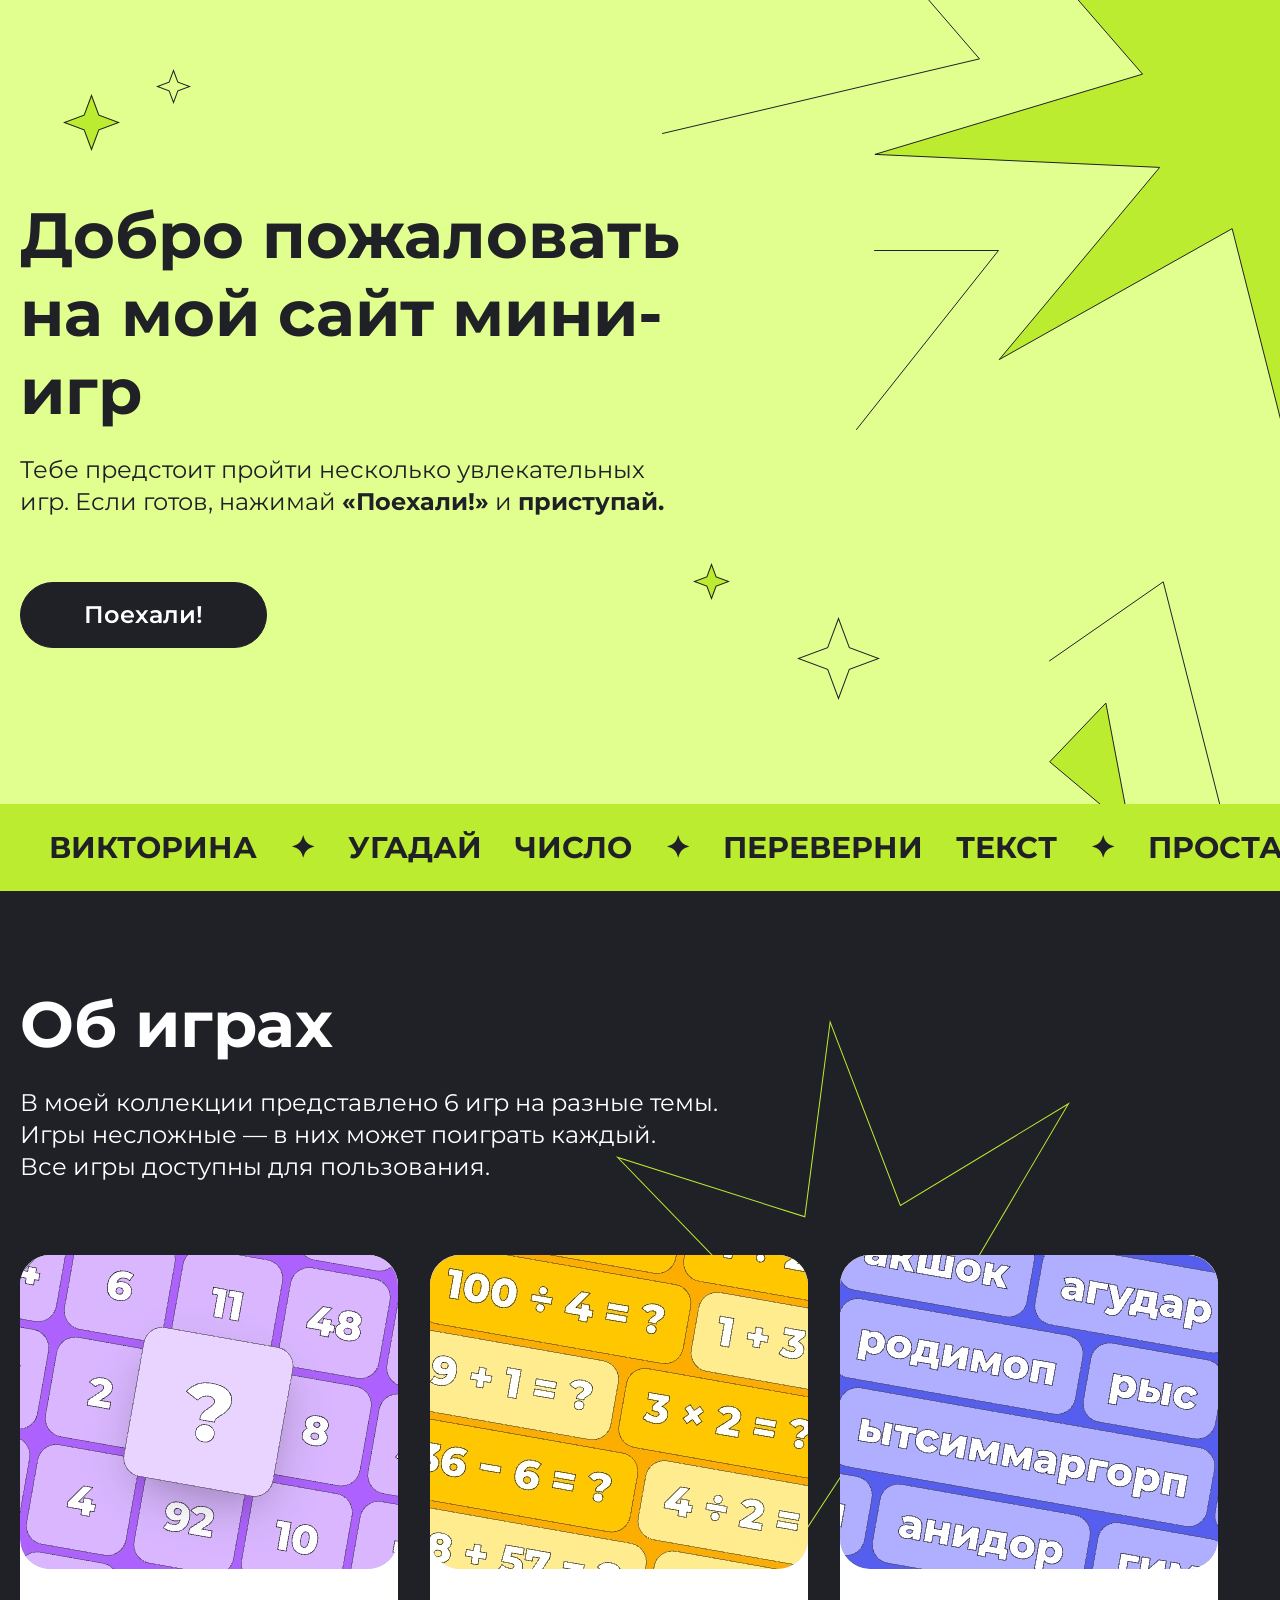
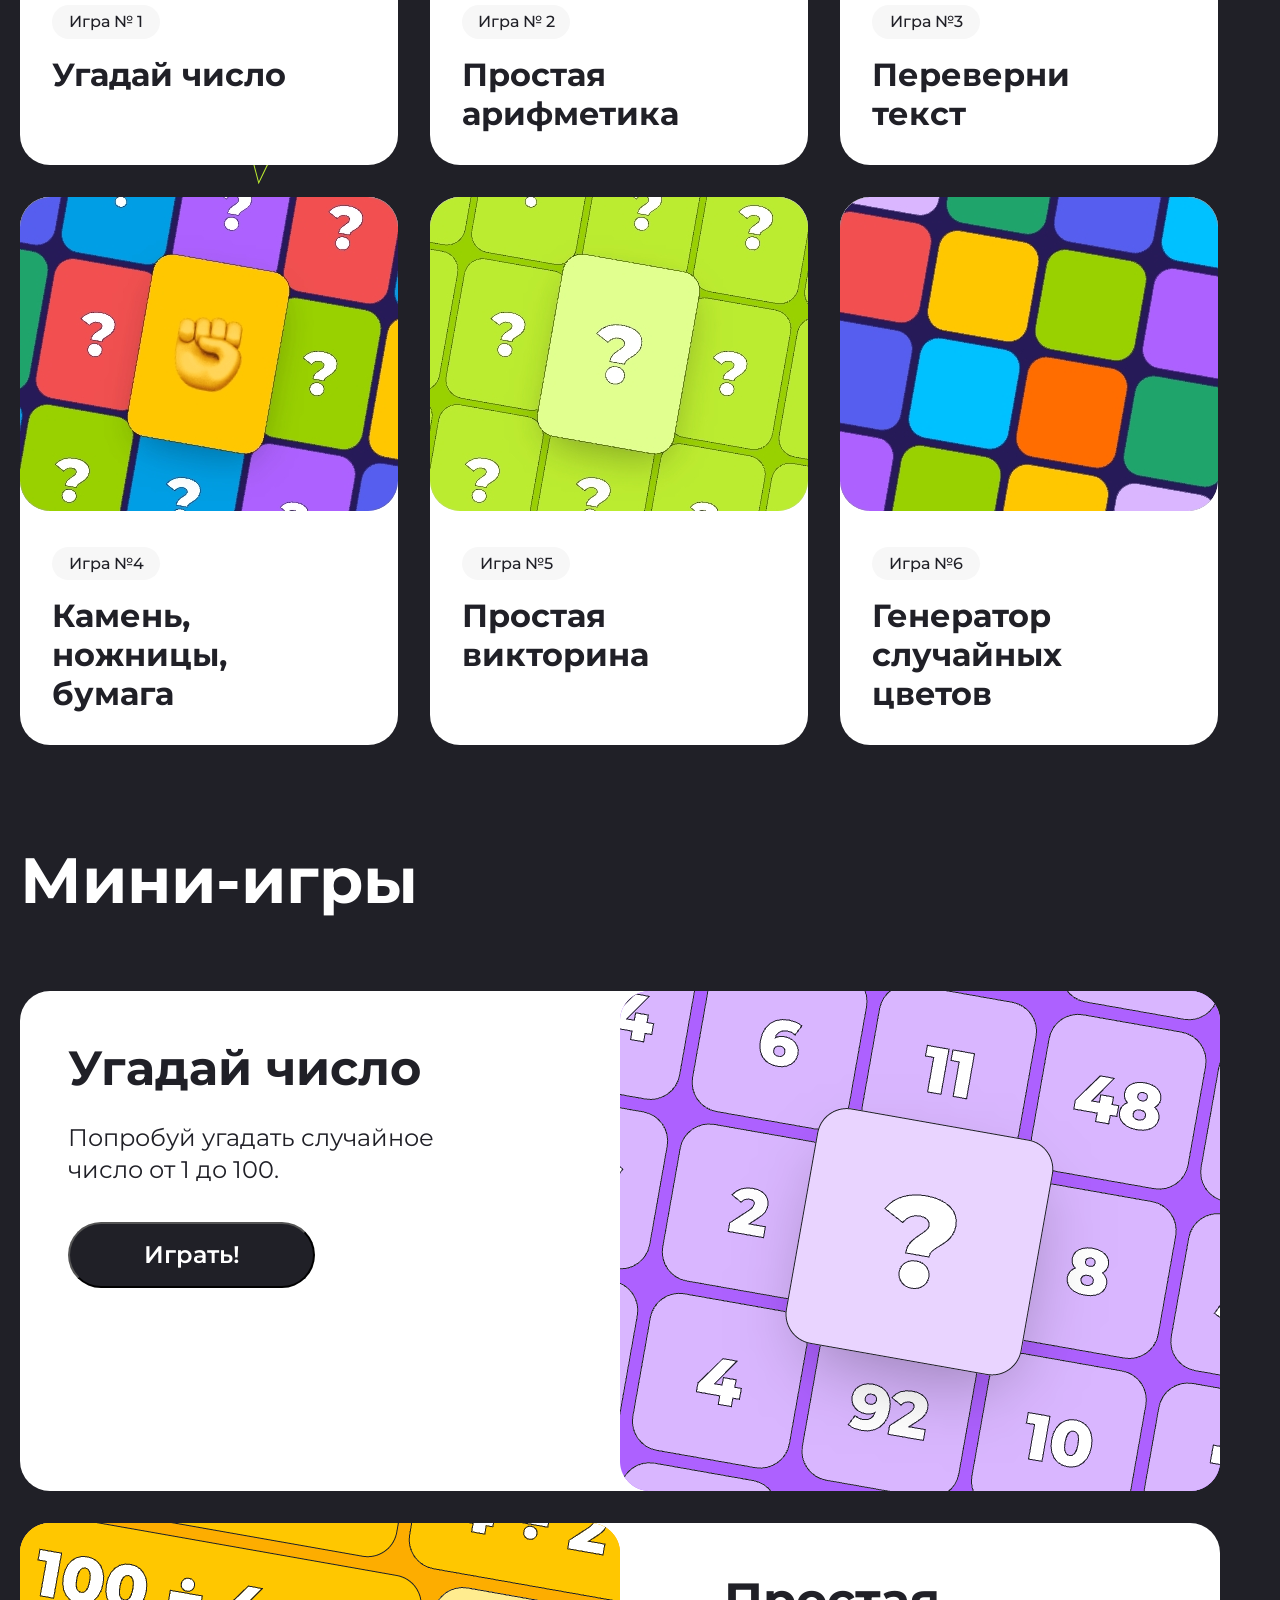
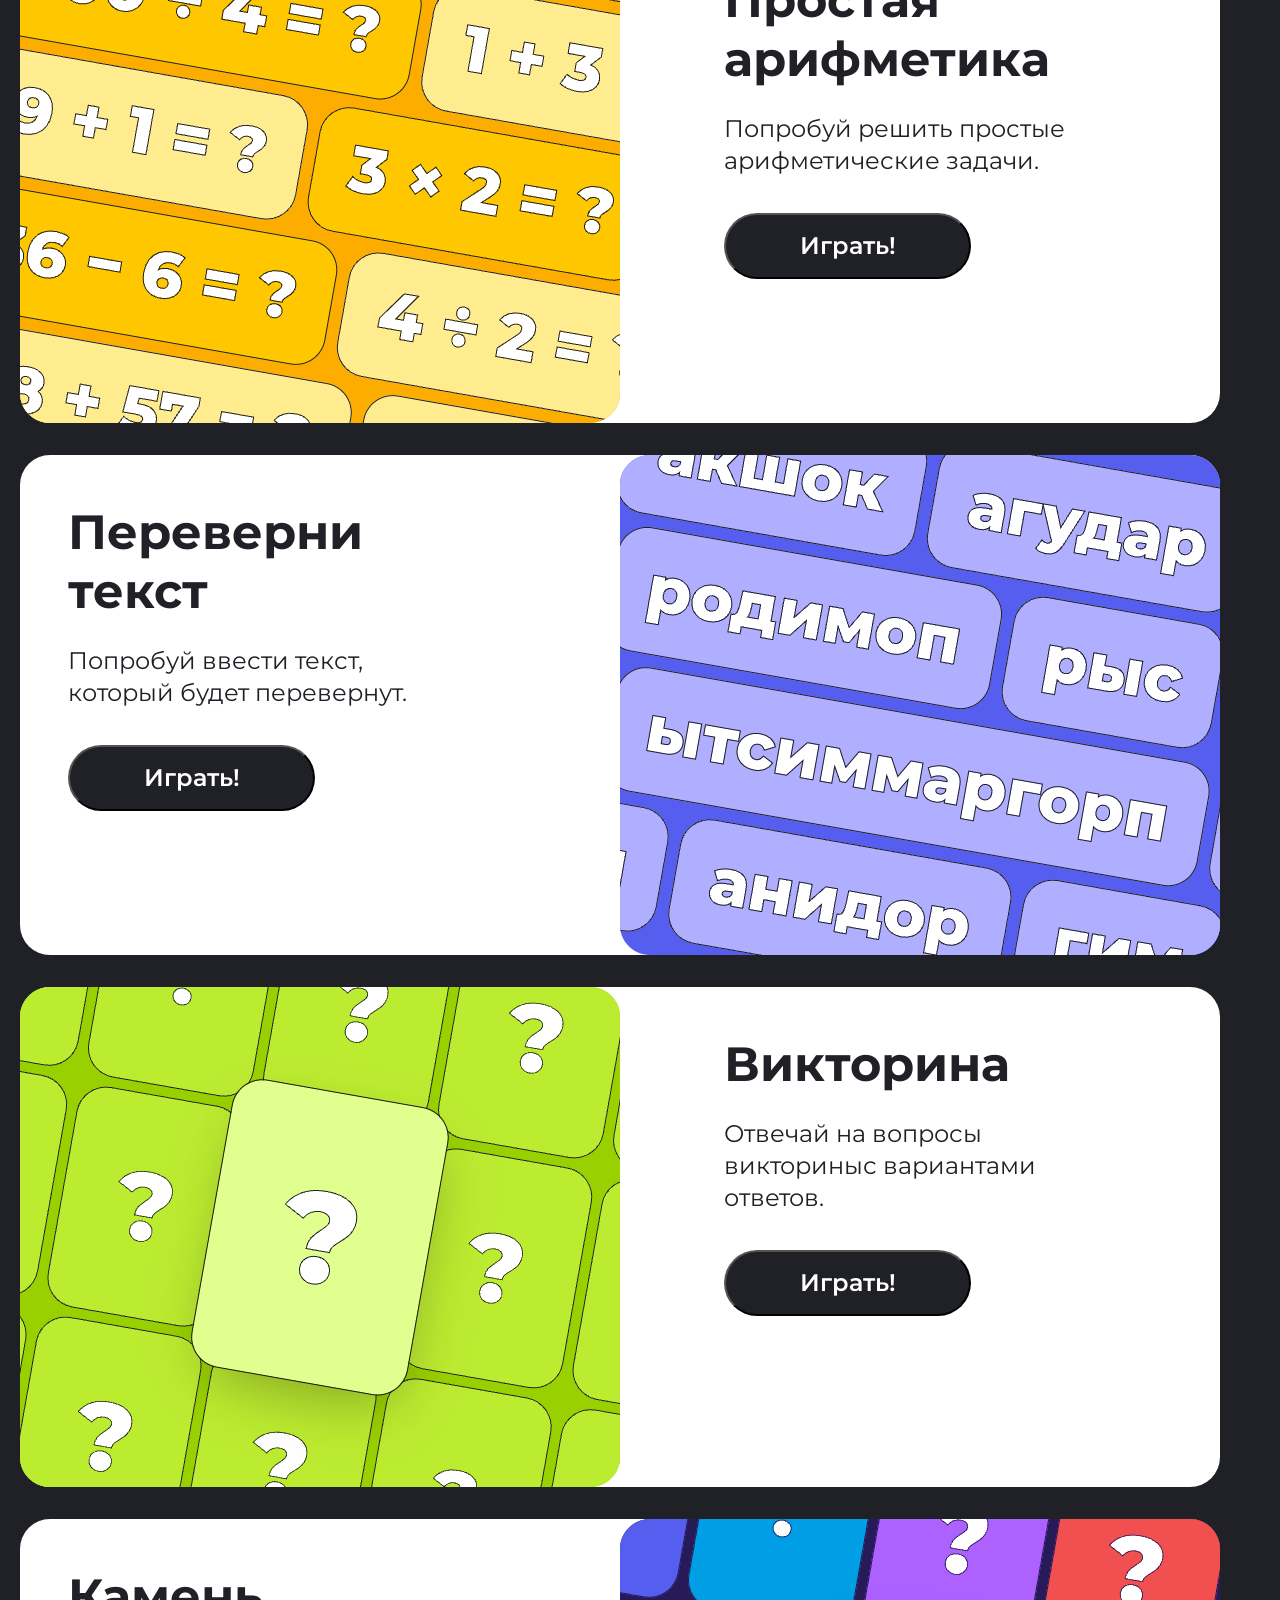
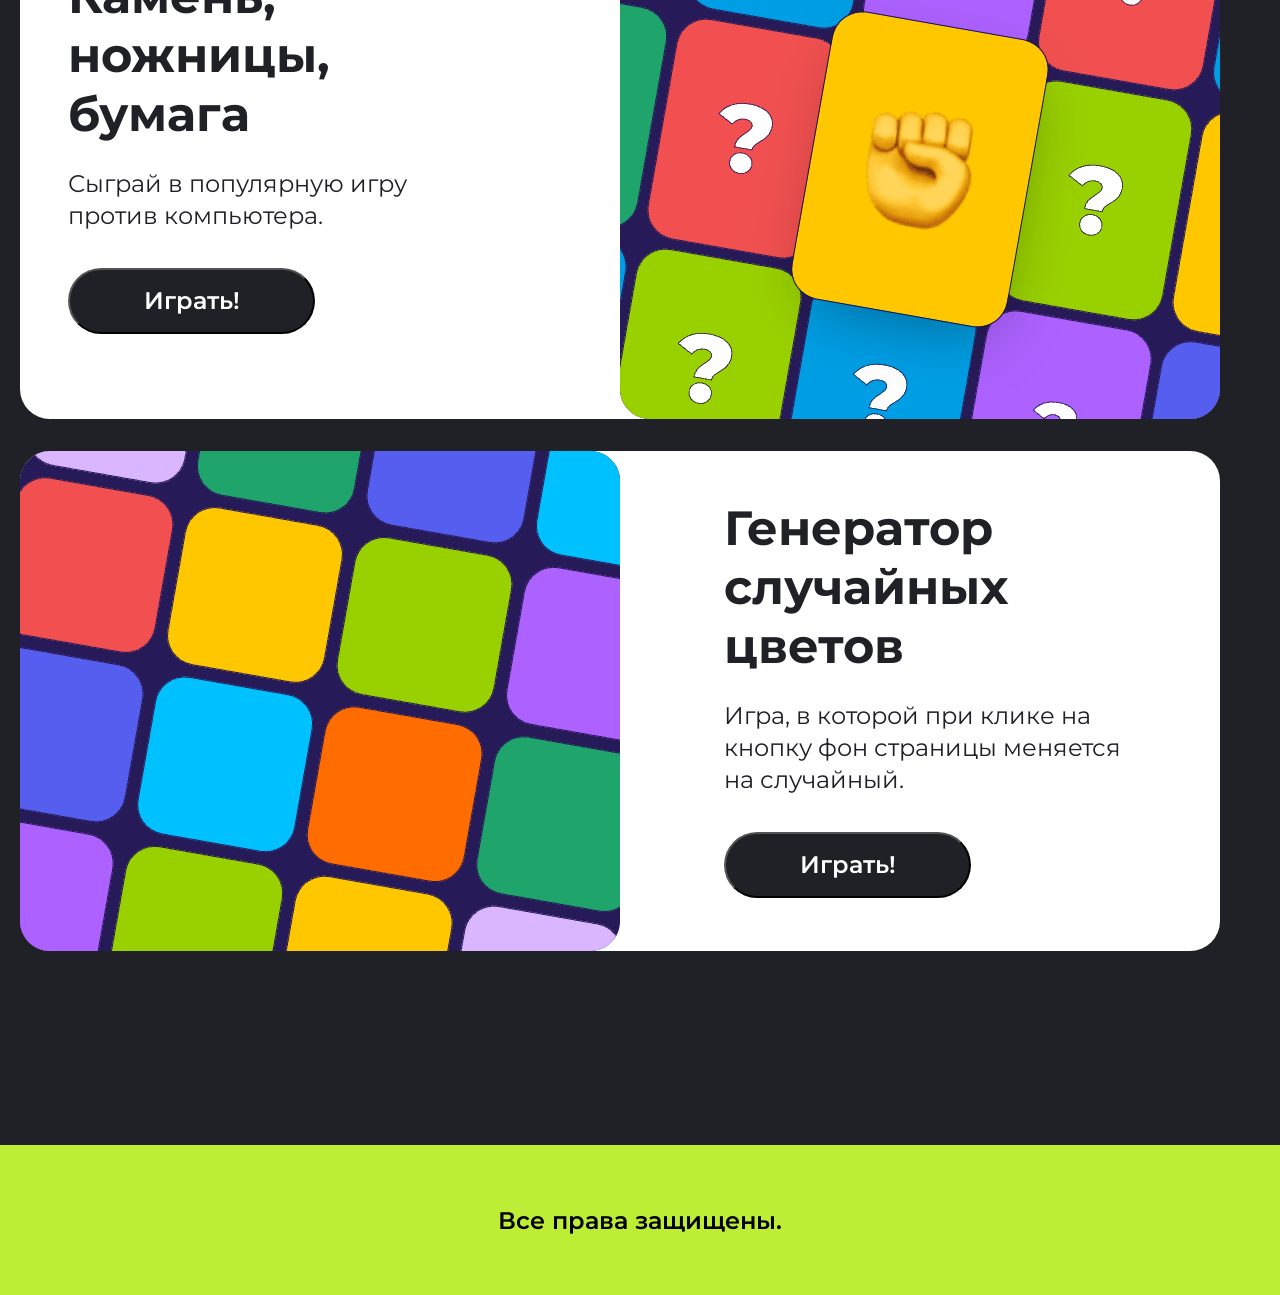
==== index.html @ e2bf01c7 "Done homework and js" ====
<!DOCTYPE html>
<html lang="en">
<head>
    <meta charset="UTF-8">
    <meta name="viewport" content="width=device-width, initial-scale=1.0">
    <link rel="preconnect" href="https://fonts.googleapis.com">
    <link rel="preconnect" href="https://fonts.gstatic.com" crossorigin>
    <link href="https://fonts.googleapis.com/css2?family=Montserrat:ital,wght@0,100..900;1,100..900&display=swap" rel="stylesheet">
    <link rel="stylesheet" href="style.css">
    <title>Document</title>
</head>
<body>
    <header class="header">
        <svg class="header__star-one" width="57.000000" height="57.000000" viewBox="0 0 57 57" fill="none" xmlns="http://www.w3.org/2000/svg" xmlns:xlink="http://www.w3.org/1999/xlink">
            <desc>
                    Created with Pixso.
            </desc>
            <defs/>
            <path d="M28.5 0L20.8 20.8L0 28.5L20.8 36.19L28.5 57L36.19 36.19L57 28.5L36.19 20.8L28.5 0Z" fill="#BCEC30" fill-opacity="1.000000" fill-rule="evenodd"/>
            <path d="M20.8 20.8L0 28.5L20.8 36.19L28.5 57L36.19 36.19L57 28.5L36.19 20.8L28.5 0L20.8 20.8ZM28.5 2.88L21.58 21.58L2.88 28.5L21.58 35.41L28.5 54.11L35.41 35.41L54.11 28.5L35.41 21.58L28.5 2.88Z" fill="#202027" fill-opacity="1.000000" fill-rule="evenodd"/>
        </svg>
        <svg class="header__star-two" width="35.000000" height="35.000000" viewBox="0 0 35 35" fill="none" xmlns="http://www.w3.org/2000/svg" xmlns:xlink="http://www.w3.org/1999/xlink">
            <desc>
                    Created with Pixso.
            </desc>
            <defs/>
            <path d="M12.77 12.77L0 17.5L12.77 22.22L17.5 35L22.22 22.22L35 17.5L22.22 12.77L17.5 0L12.77 12.77ZM17.5 2.88L13.55 13.55L2.88 17.5L13.55 21.44L17.5 32.11L21.44 21.44L32.11 17.5L21.44 13.55L17.5 2.88Z" fill="#202027" fill-opacity="1.000000" fill-rule="evenodd"/>
        </svg>
        <svg class="header__vector-one" width="807.753906" height="786.936890" viewBox="0 0 807.754 786.937" fill="none" xmlns="http://www.w3.org/2000/svg" xmlns:xlink="http://www.w3.org/1999/xlink">
            <path d="M533.96 307.53C543.38 310.16 805.79 421.09 805.79 421.09L527.38 450.97L703.27 676.78L455.31 522.54L430.04 783.98L360.16 508.66L127.21 639.62L287.68 447.39L2.9 434.41L270.57 354.15L71.68 125.08L351.31 256.63L415.3 2.81L444.04 257.17L698.75 81.73L533.96 307.53Z" fill="#BCEC30" fill-opacity="1.000000" fill-rule="nonzero"/>
            <path d="M805.79 421.09L527.38 450.97L703.27 676.78L455.31 522.54L430.04 783.98L360.16 508.66L127.21 639.62L287.68 447.39L2.9 434.41L270.57 354.15L71.68 125.08L351.31 256.63L415.3 2.81L444.04 257.17L698.75 81.73L533.96 307.53C543.38 310.16 805.79 421.09 805.79 421.09Z" stroke="#202027" stroke-opacity="1.000000" stroke-width="1.000000"/>
        </svg>
        <svg class="header__vector-two" width="318.416992" height="164.002563" viewBox="0 0 318.417 164.003" fill="none" xmlns="http://www.w3.org/2000/svg" xmlns:xlink="http://www.w3.org/1999/xlink">
            <desc>
                    Created with Pixso.
            </desc>
            <defs/>
            <path d="M241.29 0.5L317.5 88.88L0.5 163.5" stroke="#202027" stroke-opacity="1.000000" stroke-width="1.000000" stroke-linecap="round"/>
        </svg>
        <svg class="header__vector-three" width="143.537109" height="180.001953" viewBox="0 0 143.537 180.002" fill="none" xmlns="http://www.w3.org/2000/svg" xmlns:xlink="http://www.w3.org/1999/xlink">
            <desc>
                    Created with Pixso.
            </desc>
            <defs/>
            <path d="M18.58 0.5L142.5 0.5L0.5 179.5" stroke="#202027" stroke-opacity="1.000000" stroke-width="1.000000" stroke-linecap="round"/>
        </svg>
        <svg class="header__star-three" width="37.000000" height="37.000000" viewBox="0 0 37 37" fill="none" xmlns="http://www.w3.org/2000/svg" xmlns:xlink="http://www.w3.org/1999/xlink">
            <desc>
                    Created with Pixso.
            </desc>
            <defs/>
            <path d="M18.5 0L13.5 13.5L0 18.5L13.5 23.49L18.5 37L23.49 23.49L37 18.5L23.49 13.5L18.5 0Z" fill="#BCEC30" fill-opacity="1.000000" fill-rule="evenodd"/>
            <path d="M13.5 13.5L0 18.5L13.5 23.49L18.5 37L23.49 23.49L37 18.5L23.49 13.5L18.5 0L13.5 13.5ZM18.5 2.88L14.28 14.28L2.88 18.5L14.28 22.71L18.5 34.11L22.71 22.71L34.11 18.5L22.71 14.28L18.5 2.88Z" fill="#202027" fill-opacity="1.000000" fill-rule="evenodd"/>
        </svg>
        <svg class="header__star-four" width="83.000000" height="83.000000" viewBox="0 0 83 83" fill="none" xmlns="http://www.w3.org/2000/svg" xmlns:xlink="http://www.w3.org/1999/xlink">
            <desc>
                    Created with Pixso.
            </desc>
            <defs/>
            <path d="M30.29 30.29L0 41.5L30.29 52.7L41.5 83L52.7 52.7L83 41.5L52.7 30.29L41.5 0L30.29 30.29ZM41.5 2.88L31.06 31.06L2.88 41.5L31.06 51.93L41.5 80.11L51.93 51.93L80.11 41.5L51.93 31.06L41.5 2.88Z" fill="#202027" fill-opacity="1.000000" fill-rule="evenodd"/>
        </svg>
        <svg class="header__vector-four" width="81.481445" height="128.333740" viewBox="0 0 81.4814 128.334" fill="none" xmlns="http://www.w3.org/2000/svg" xmlns:xlink="http://www.w3.org/1999/xlink">
            <desc>
                    Created with Pixso.
            </desc>
            <defs/>
            <path d="M56.88 1.04L0.72 59.81L80.72 127.04L56.88 1.04Z" fill="#BCEC30" fill-opacity="1.000000" fill-rule="nonzero"/>
            <path d="M56.88 1.04L80.72 127.04L0.72 59.81L56.88 1.04Z" stroke="#202027" stroke-opacity="1.000000" stroke-width="1.000000"/>
        </svg>
        <svg class="header__vector-five" width="220.884766" height="419.322876" viewBox="0 0 220.885 419.323" fill="none" xmlns="http://www.w3.org/2000/svg" xmlns:xlink="http://www.w3.org/1999/xlink">
            <desc>
                    Created with Pixso.
            </desc>
            <defs/>
            <path d="M0.5 79.86L114.26 0.82L220.38 418.82" stroke="#202027" stroke-opacity="1.000000" stroke-width="1.000000" stroke-linecap="round"/>
        </svg>
        <svg class="header__vector-six" width="35.001953" height="125.001465" viewBox="0 0 35.002 125.001" fill="none" xmlns="http://www.w3.org/2000/svg" xmlns:xlink="http://www.w3.org/1999/xlink">
            <desc>
                    Created with Pixso.
            </desc>
            <defs/>
            <path d="M0.5 0.5L34.5 124.5" stroke="#202027" stroke-opacity="1.000000" stroke-width="1.000000" stroke-linecap="round"/>
        </svg>
        <div class="center">
        <h1 class="header__heading">Добро пожаловать на мой сайт мини-игр</h1>
    
        <p class="header__description">Тебе предстоит пройти несколько увлекательных игр. Если готов, нажимай <b>«Поехали!»</b> и <b>приступай.</b></p>
    
        <button class="header__button">Поехали!</button>
    </div>

    
    <p class="header__line">Викторина ✦ угадай число ✦ Переверни текст ✦ Простая арифметика ✦ Камень, ножницы, бумага ✦ Генератор случайных цветов ✦</p>
</header>

    <main class="main">

        <h2 class="main__heading center">Об играх</h2>

        <p class="main__description center">В моей коллекции представлено 6 игр на разные темы. Игры несложные — в них может поиграть каждый.
            <br>Все игры доступны для пользования.</p>

        <h3 class="main__heading-mobile">Мини-игры</h3>

        <div class="games center">

            <section class="games__blocks guess-the-number">
                <img class="games__images" src="images/game-one.jpeg" alt="game-one">
                <p class="games__numbers">Игра № 1</p>
                <h3 class="games__heading">Угадай число</h3>
                <p class="games__description_mobile">Попробуй угадать случайное число от 1 до 100.</p>
                <button class="games__button-mobile">Играть!</button>
            </section>

            <section class="games__blocks simple-arithmetic">
                <img class="games__images image-two" src="images/game-two.jpeg" alt="game-two">
                <p class="games__numbers">Игра № 2</p>
                <h3 class="games__heading">Простая арифметика</h3>
                <p class="games__description_mobile">Попробуй решить простые арифметические задачи.</p>
                <button class="games__button-mobile">Играть!</button>
            </section>

            <section class="games__blocks reverse-the-text">
                <img class="games__images" src="images/game-three.jpeg" alt="game-three">
                <p class="games__numbers">Игра №3</p>
                <h3 class="games__heading game-three">Переверни текст</h3>
                <p class="games__description_mobile">Попробуй ввести текст, который будет перевернут.</p>
                <button class="games__button-mobile">Играть!</button>
            </section>

            <section class="games__blocks rock-paper-scissors">
                <img class="games__images image-four" src="images/game-four.jpeg" alt="game-four">
                <p class="games__numbers">Игра №4</p>
                <h3 class="games__heading">Камень, ножницы, бумага</h3>
                <p class="games__description_mobile">Сыграй в популярную игру против компьютера.</p>
                <button class="games__button-mobile">Играть!</button>
            </section>

            <section class="games__blocks quiz">
                <img class="games__images image-five" src="images/game-five.jpeg" alt="game-five">
                <p class="games__numbers">Игра №5</p>
                <h3 class="games__heading quiz-mobile">Простая викторина</h3>
                <h3 class="quiz-mobile-heading">Викторина</h3>
                <p class="games__description_mobile">Отвечай на вопросы викторины с вариантами ответов.</p>
                <button class="games__button-mobile">Играть!</button>
            </section>

            <section class="games__blocks random-color-generator">
                <img class="games__images image-six" src="images/game-six.jpeg" alt="game-six">
                <p class="games__numbers">Игра №6</p>
                <h3 class="games__heading">Генератор случайных цветов</h3>
                <p class="games__description_mobile">Игра, в которой при клике на кнопку фон страницы меняется на случайный.</p>
                <button class="games__button-mobile">Играть!</button>
            </section>
            <svg class="main__star" width="31.197266" height="31.197693" viewBox="0 0 31.1973 31.1977" fill="none" xmlns="http://www.w3.org/2000/svg" xmlns:xlink="http://www.w3.org/1999/xlink">
                <desc>
                        Created with Pixso.
                </desc>
                <defs/>
                <path d="M11.78 10.98L0 14.11L10.98 19.41L14.11 31.19L19.41 20.21L31.19 17.08L20.21 11.78L17.08 0L11.78 10.98ZM16.81 2.86L12.48 11.83L2.86 14.38L11.83 18.7L14.38 28.32L18.7 19.36L28.32 16.81L19.36 12.48L16.81 2.86Z" fill="#BCEC30" fill-opacity="1.000000" fill-rule="evenodd"/>
            </svg>
            <svg class="main__star-two" width="62.351562" height="62.351715" viewBox="0 0 62.3516 62.3517" fill="none" xmlns="http://www.w3.org/2000/svg" xmlns:xlink="http://www.w3.org/1999/xlink">
                <desc>
                        Created with Pixso.
                </desc>
                <defs>
                    <filter x="0.000000" y="0.000000" width="62.351562" height="62.351715" filterUnits="userSpaceOnUse" color-interpolation-filters="sRGB">
                        <feFlood flood-opacity="0" result="BackgroundImageFix"/>
                        <feColorMatrix in="SourceAlpha" type="matrix" values="0 0 0 0 0 0 0 0 0 0 0 0 0 0 0 0 0 0 127 0" result="hardAlpha"/>
                        <feOffset dx="0" dy="4"/>
                        <feGaussianBlur stdDeviation="1.33333"/>
                        <feComposite in2="hardAlpha" operator="out" k2="-1" k3="1"/>
                        <feColorMatrix type="matrix" values="0 0 0 0 0 0 0 0 0 0 0 0 0 0 0 0 0 0 0.25 0"/>
                        <feBlend mode="normal" in2="BackgroundImageFix" result="effect_dropShadow_1"/>
                        <feBlend mode="normal" in="SourceGraphic" in2="effect_dropShadow_1" result="shape"/>
                    </filter>
                </defs>
                <g filter="url(#filter_17_5427_dd)">
                    <path d="M24.53 19.13L4 24.58L23.13 33.81L28.58 54.35L37.81 35.21L58.35 29.76L39.21 20.53L33.76 0L24.53 19.13ZM33.49 2.86L25.23 19.98L6.86 24.85L23.98 33.11L28.85 51.48L37.11 34.36L55.48 29.49L38.36 21.23L33.49 2.86Z" fill="#BCEC30" fill-opacity="1.000000" fill-rule="evenodd"/>
                </g>
            </svg>
            <svg class="main__star-three" width="566.083008" height="566.841614" viewBox="0 0 566.083 566.842" fill="none" xmlns="http://www.w3.org/2000/svg" xmlns:xlink="http://www.w3.org/1999/xlink">
                <desc>
                        Created with Pixso.
                </desc>
                <defs/>
                <path d="M215.39 196.12L26.9 136.25L164.33 278.47L0 388.52L196.88 369.75L180.45 566.84L288.53 401.21L432.38 536.93L370.27 349.16L566.08 321.32L380.55 252.81L480.86 82.36L311.62 184.69L240.91 0L215.39 196.12ZM241.39 4.05L216.23 197.43L30.37 138.4L165.88 278.64L3.84 387.14L197.97 368.64L181.78 562.98L288.35 399.66L430.19 533.49L368.95 348.34L562.02 320.89L379.08 253.33L477.99 85.26L311.12 186.17L241.39 4.05Z" fill="#BCEC30" fill-opacity="1.000000" fill-rule="evenodd"/>
            </svg>
        </div>

        <div class="miniGames center">
            <h3 class="miniGames__heading">Мини-игры</h3>

            <div class="miniGames__sections">
                <section class="miniGames__list">
                    <div class="miniGames__text">
                    <h4 class="miniGames__name">Угадай число</h4>
                    <p class="miniGames__description">Попробуй угадать случайное число от 1 до 100.</p>
                    <button class="miniGames__button">Играть!</button>
                </div>
                    <img class="miniGames__image" src="images/Minigame1.png" alt="miniGame1">
                </section>

                <section class="miniGames__list">
                    <div class="miniGames__text textOne">
                    <h4 class="miniGames__name-one textOne">Простая арифметика</h4>
                    <p class="miniGames__description-one textOne">Попробуй решить простые арифметические задачи.</p>
                    <button class="miniGames__button-one textOne">Играть!</button>
                </div>
                    <img class="miniGames__image imageOne" src="images/Minigame2.png" alt="miniGame2">
                </section>

                <section class="miniGames__list">
                    <div class="miniGames__text">
                    <h4 class="miniGames__name">Переверни текст</h4>
                    <p class="miniGames__description">Попробуй ввести текст, который будет перевернут.</p>
                    <button class="miniGames__button">Играть!</button>
                </div>
                    <img class="miniGames__image" src="images/Minigame3.png" alt="miniGame3">
                </section>

                <section class="miniGames__list">
                    <div class="miniGames__text textOne">
                    <h4 class="miniGames__name-one textOne">Викторина</h4>
                    <p class="miniGames__description-one textOne">Отвечай на вопросы викториныс вариантами ответов.</p>
                    <button class="miniGames__button-one textOne">Играть!</button>
                </div>
                    <img class="miniGames__image imageOne" src="images/Minigame4.png" alt="miniGame4">
                </section>

                <section class="miniGames__list">
                    <div class="miniGames__text">
                    <h4 class="miniGames__name">Камень, ножницы, бумага</h4>
                    <p class="miniGames__description">Сыграй в популярную игру против компьютера.</p>
                    <button class="miniGames__button">Играть!</button>
                </div>
                    <img class="miniGames__image" src="images/Minigame5.png" alt="miniGame5">
                </section>

                <section class="miniGames__list">
                    <div class="miniGames__text textOne">
                    <h4 class="miniGames__name-one textOne">Генератор случайных цветов</h4>
                    <p class="miniGames__description-one textOne">Игра, в которой при клике на кнопку фон страницы меняется на случайный.</p>
                    <button class="miniGames__button-one textOne">Играть!</button>
                </div>
                    <img class="miniGames__image imageOne" src="images/Minigame6.png" alt="miniGame6">
                </section>
            </div>
        </div>

    </main>

    <footer class="footer">
        <p class="footer__text">Все права защищены.</p>
    </footer>
</body>
</html>
---- style.css ----
* {
  padding: 0;
  margin: 0;
}

body {
  background-color: rgb(32, 32, 39);
  overflow-x: hidden;
  font-family: Montserrat, sans-serif;
}

.header {
  overflow: hidden;
  background: rgb(225, 255, 143);
  padding-top: 196px;
}
.header__heading {
  position: relative;
  color: rgb(32, 32, 39);
  font-size: 64px;
  font-weight: 700;
  line-height: 78px;
  width: 690px;
  z-index: 2;
}
.header__description {
  position: relative;
  color: rgb(32, 32, 39);
  font-size: 24px;
  font-weight: 400;
  line-height: 32px;
  width: 650px;
  z-index: 2;
  padding-top: 24px;
  padding-bottom: 48px;
}
.header__button {
  position: relative;
  box-sizing: border-box;
  border: 1px solid rgb(32, 32, 39);
  border-radius: 60px;
  background: rgb(32, 32, 39);
  color: rgb(255, 255, 255);
  font-family: inherit;
  font-size: 24px;
  font-weight: 600;
  line-height: 141.69%;
  letter-spacing: 0%;
  text-align: center;
  width: 247px;
  height: 66px;
  margin-top: 16px;
  z-index: 2;
  margin-bottom: 156px;
}
.header__star-one {
  position: absolute;
  left: 63px;
  top: 94px;
  z-index: 1;
  overflow-x: hidden;
}
.header__star-two {
  position: absolute;
  left: 156px;
  top: 69px;
  z-index: 1;
}
.header__vector-one {
  position: absolute;
  z-index: 1;
  right: -400px;
  top: -280px;
}
.header__vector-two {
  position: absolute;
  right: 300px;
  top: -30px;
  z-index: 1;
}
.header__vector-three {
  position: absolute;
  right: 280px;
  top: 250px;
  z-index: 1;
}
.header__star-three {
  position: absolute;
  right: 550px;
  bottom: 300px;
  z-index: 1;
}
.header__star-four {
  position: absolute;
  right: 400px;
  bottom: 200px;
  z-index: 1;
}
.header__vector-four {
  position: absolute;
  right: 150px;
  bottom: 70px;
  z-index: 1;
}
.header__vector-five {
  position: absolute;
  right: 10px;
  bottom: -100px;
  z-index: 1;
}
.header__vector-six {
  position: absolute;
  right: 100px;
  bottom: -120px;
  z-index: 1;
}
.header__line {
  position: relative;
  color: rgb(32, 32, 39);
  font-family: Montserrat;
  font-size: 30px;
  font-weight: 700;
  line-height: 110%;
  letter-spacing: 4%;
  text-align: left;
  text-transform: uppercase;
  background-color: rgb(188, 236, 48);
  z-index: 1;
  display: block;
  overflow: hidden;
  word-spacing: 25px;
  padding-left: 49px;
  padding-right: 49px;
  padding-top: 27px;
  padding-bottom: 27px;
  width: 3220px;
}
.header__mobile-star-one {
  display: none;
}

.main {
  padding-top: 94px;
  padding-bottom: 50px;
}
.main__heading-mobile {
  display: none;
}
.main__heading {
  color: rgb(255, 255, 255);
  font-family: Montserrat, sans-serif;
  font-size: 64px;
  font-weight: 700;
  line-height: 78px;
  letter-spacing: 0px;
}
.main__description {
  color: rgb(255, 255, 255);
  font-family: Montserrat, sans-serif;
  font-size: 24px;
  font-weight: 400;
  line-height: 32px;
  width: 700px;
  padding-top: 24px;
  padding-bottom: 72px;
}
.main__star {
  position: absolute;
  left: 200px;
  top: 425px;
}
.main__star-two {
  position: absolute;
  left: 230px;
  top: 475px;
}
.main__star-three {
  position: absolute;
  overflow: hidden;
  right: 125px;
  top: -235px;
}

.games {
  position: relative;
  display: flex;
  gap: 32px;
  flex-wrap: wrap;
}
.games__description_mobile {
  display: none;
}
.games__button-mobile {
  display: none;
}
.games__blocks {
  background-color: white;
  width: 378px;
  border-radius: 30px;
  z-index: 2;
  transition: transform 0.3s ease;
}
.games__images {
  border-radius: 30px;
  width: 378px;
}
.games__numbers {
  color: rgb(32, 32, 39);
  font-family: Montserrat, sans-serif;
  font-size: 16px;
  font-weight: 500;
  line-height: 110%;
  letter-spacing: 0px;
  text-align: center;
  border-radius: 52.58px;
  background: rgb(247, 247, 247);
  margin-left: 32px;
  margin-top: 32px;
  margin-bottom: 16px;
  padding-top: 8px;
  padding-bottom: 8px;
  width: 108px;
}
.games__heading {
  position: relative;
  color: rgb(32, 32, 39);
  font-family: Montserrat, sans-serif;
  font-size: 32px;
  font-weight: 700;
  line-height: 39px;
  padding-left: 32px;
  z-index: 2;
  width: 300px;
  padding-bottom: 32px;
}

.games__blocks:hover {
  transform: scale(1.1);
}

.center {
  padding-left: calc(50% - 620px);
  padding-right: calc(50% - 620px);
}

.quiz-mobile-heading {
  display: none;
}

.miniGames {
  padding-top: 50px;
  padding-bottom: 144px;
}
.miniGames__sections {
  display: flex;
  flex-wrap: wrap;
  gap: 32px;
}
.miniGames__list {
  display: flex;
  gap: 152px;
}
.miniGames__heading {
  color: rgb(255, 255, 255);
  font-family: Montserrat;
  font-size: 64px;
  font-weight: 700;
  line-height: 78px;
  padding-top: 46px;
  padding-bottom: 72px;
}
.miniGames__list {
  background-color: white;
  border-radius: 30px;
  width: 1200px;
}
.miniGames__name {
  color: rgb(32, 32, 39);
  font-family: Montserrat;
  font-size: 48px;
  font-weight: 700;
  line-height: 59px;
  padding-top: 48px;
  padding-bottom: 24px;
  padding-left: 48px;
  width: 400px;
}
.miniGames__description {
  color: rgb(32, 32, 39);
  font-family: Montserrat;
  font-size: 24px;
  font-weight: 400;
  line-height: 32px;
  padding-bottom: 36px;
  padding-left: 48px;
  width: 400px;
}
.miniGames__button {
  border-radius: 60px;
  background: rgb(32, 32, 39);
  color: rgb(255, 255, 255);
  font-family: Montserrat;
  font-size: 24px;
  font-weight: 600;
  line-height: 141.69%;
  letter-spacing: 0%;
  text-align: center;
  width: 247px;
  height: 66px;
  margin-left: 48px;
}
.miniGames__name-one {
  color: rgb(32, 32, 39);
  font-family: Montserrat;
  font-size: 48px;
  font-weight: 700;
  line-height: 59px;
  padding-top: 48px;
  padding-bottom: 24px;
  margin-left: -48px;
  width: 400px;
}
.miniGames__description-one {
  color: rgb(32, 32, 39);
  font-family: Montserrat;
  font-size: 24px;
  font-weight: 400;
  line-height: 32px;
  padding-bottom: 36px;
  margin-left: -48px;
  width: 400px;
}
.miniGames__button-one {
  border-radius: 60px;
  background: rgb(32, 32, 39);
  color: rgb(255, 255, 255);
  font-family: Montserrat;
  font-size: 24px;
  font-weight: 600;
  line-height: 141.69%;
  letter-spacing: 0%;
  text-align: center;
  width: 247px;
  height: 66px;
  margin-left: -48px;
}

.imageOne {
  order: 1;
}

.textOne {
  order: 2;
}

.footer {
  background-color: rgb(189, 237, 53);
}
.footer__text {
  color: rgb(0, 0, 0);
  font-family: Montserrat;
  font-size: 24px;
  font-weight: 600;
  line-height: 29px;
  letter-spacing: 0px;
  text-align: center;
  padding-top: 61px;
  padding-bottom: 60px;
}

@media (max-width: 767px) {
  .header {
    overflow: hidden;
    width: auto;
    padding-left: 57px;
    padding-right: 56px;
    padding-top: 147px;
    padding-bottom: 182px;
    text-align: center;
  }
  .header__description {
    width: 296px;
    font-size: 16px;
    padding-top: 24px;
    padding-bottom: 36px;
  }
  .header__heading {
    margin-top: -200px;
    width: 262px;
    font-size: 40px;
    z-index: 2;
    position: relative;
    line-height: 49px;
  }
  .header__star-one {
    width: 35px;
    height: 35px;
    left: 37px;
    top: 97px;
  }
  .header__star-two {
    width: 21px;
    height: 21px;
    left: 91px;
    top: 64px;
  }
  .header__star-three {
    display: none;
  }
  .header__star-four {
    display: none;
  }
  .header__vector-one {
    position: relative;
    overflow-x: hidden;
    width: 223px;
    height: 238px;
    left: 160px;
    top: -240px;
    z-index: 1;
  }
  .header__vector-two {
    display: none;
  }
  .header__vector-three {
    display: none;
  }
  .header__vector-four {
    display: none;
  }
  .header__vector-five {
    display: none;
  }
  .header__vector-six {
    display: none;
  }
  .header__line {
    position: relative;
    color: rgb(32, 32, 39);
    font-family: Montserrat;
    font-size: 16px;
    font-weight: 700;
    line-height: 110%;
    letter-spacing: 4%;
    text-align: left;
    text-transform: uppercase;
    background-color: rgb(188, 236, 48);
    z-index: 1;
    display: block;
    overflow: hidden;
    word-spacing: 10px;
    padding-left: 24px;
    padding-right: 24px;
    padding-top: 16px;
    padding-bottom: 16px;
    width: 3220px;
    margin-left: -57px;
    margin-bottom: -185px;
  }
  .main {
    padding-left: 16px;
    padding-right: 16px;
    align-items: center;
    padding-top: 48px;
  }
  .main__heading-mobile {
    display: block;
    color: rgb(255, 255, 255);
    font-family: Montserrat;
    font-size: 40px;
    font-weight: 700;
    line-height: 49px;
    letter-spacing: 0px;
    text-align: left;
    padding-bottom: 48px;
  }
  .main__heading {
    display: none;
  }
  .main__description {
    display: none;
  }
  .main__star {
    display: none;
  }
  .main__star-two {
    display: none;
  }
  .main__star-three {
    display: none;
  }
  .games__blocks {
    width: 343px;
  }
  .games__images {
    width: 343px;
  }
  .games__numbers {
    display: none;
  }
  .games__heading {
    padding-top: 29px;
    padding-left: 29px;
  }
  .games__description_mobile {
    display: block;
    color: rgb(0, 0, 0);
    font-family: Montserrat;
    font-size: 16px;
    font-weight: 400;
    line-height: 20px;
    letter-spacing: 0px;
    text-align: left;
    padding-left: 29px;
    padding-bottom: 32px;
    width: 249px;
  }
  .games__button-mobile {
    display: block;
    position: relative;
    box-sizing: border-box;
    border: 1px solid rgb(32, 32, 39);
    border-radius: 60px;
    background: rgb(32, 32, 39);
    color: rgb(255, 255, 255);
    font-family: Montserrat;
    font-size: 16px;
    font-weight: 600;
    line-height: 141.69%;
    letter-spacing: 0%;
    text-align: center;
    width: 282px;
    height: 55px;
    z-index: 2;
    margin-left: 29px;
    margin-bottom: 32px;
  }
  .game-three {
    width: 200px;
  }
  .guess-the-number {
    order: 1;
  }
  .simple-arithmetic {
    order: 2;
  }
  .reverse-the-text {
    order: 3;
  }
  .quiz {
    order: 4;
  }
  .rock-paper-scissors {
    order: 5;
  }
  .random-color-generator {
    order: 6;
  }
  .quiz-mobile-heading {
    display: block;
    color: rgb(32, 32, 39);
    font-family: Montserrat;
    font-size: 32px;
    font-weight: 700;
    line-height: 39px;
    letter-spacing: 0px;
    text-align: left;
    padding-left: 29px;
    padding-top: 29px;
    padding-bottom: 16px;
  }
  .quiz-mobile {
    display: none;
  }
  .games__blocks:hover {
    transform: scale(1.03);
  }
  .miniGames {
    display: none;
  }
  .footer__text {
    padding-top: 40px;
    padding-bottom: 40px;
    font-size: 16px;
  }
}/*# sourceMappingURL=style.css.map */
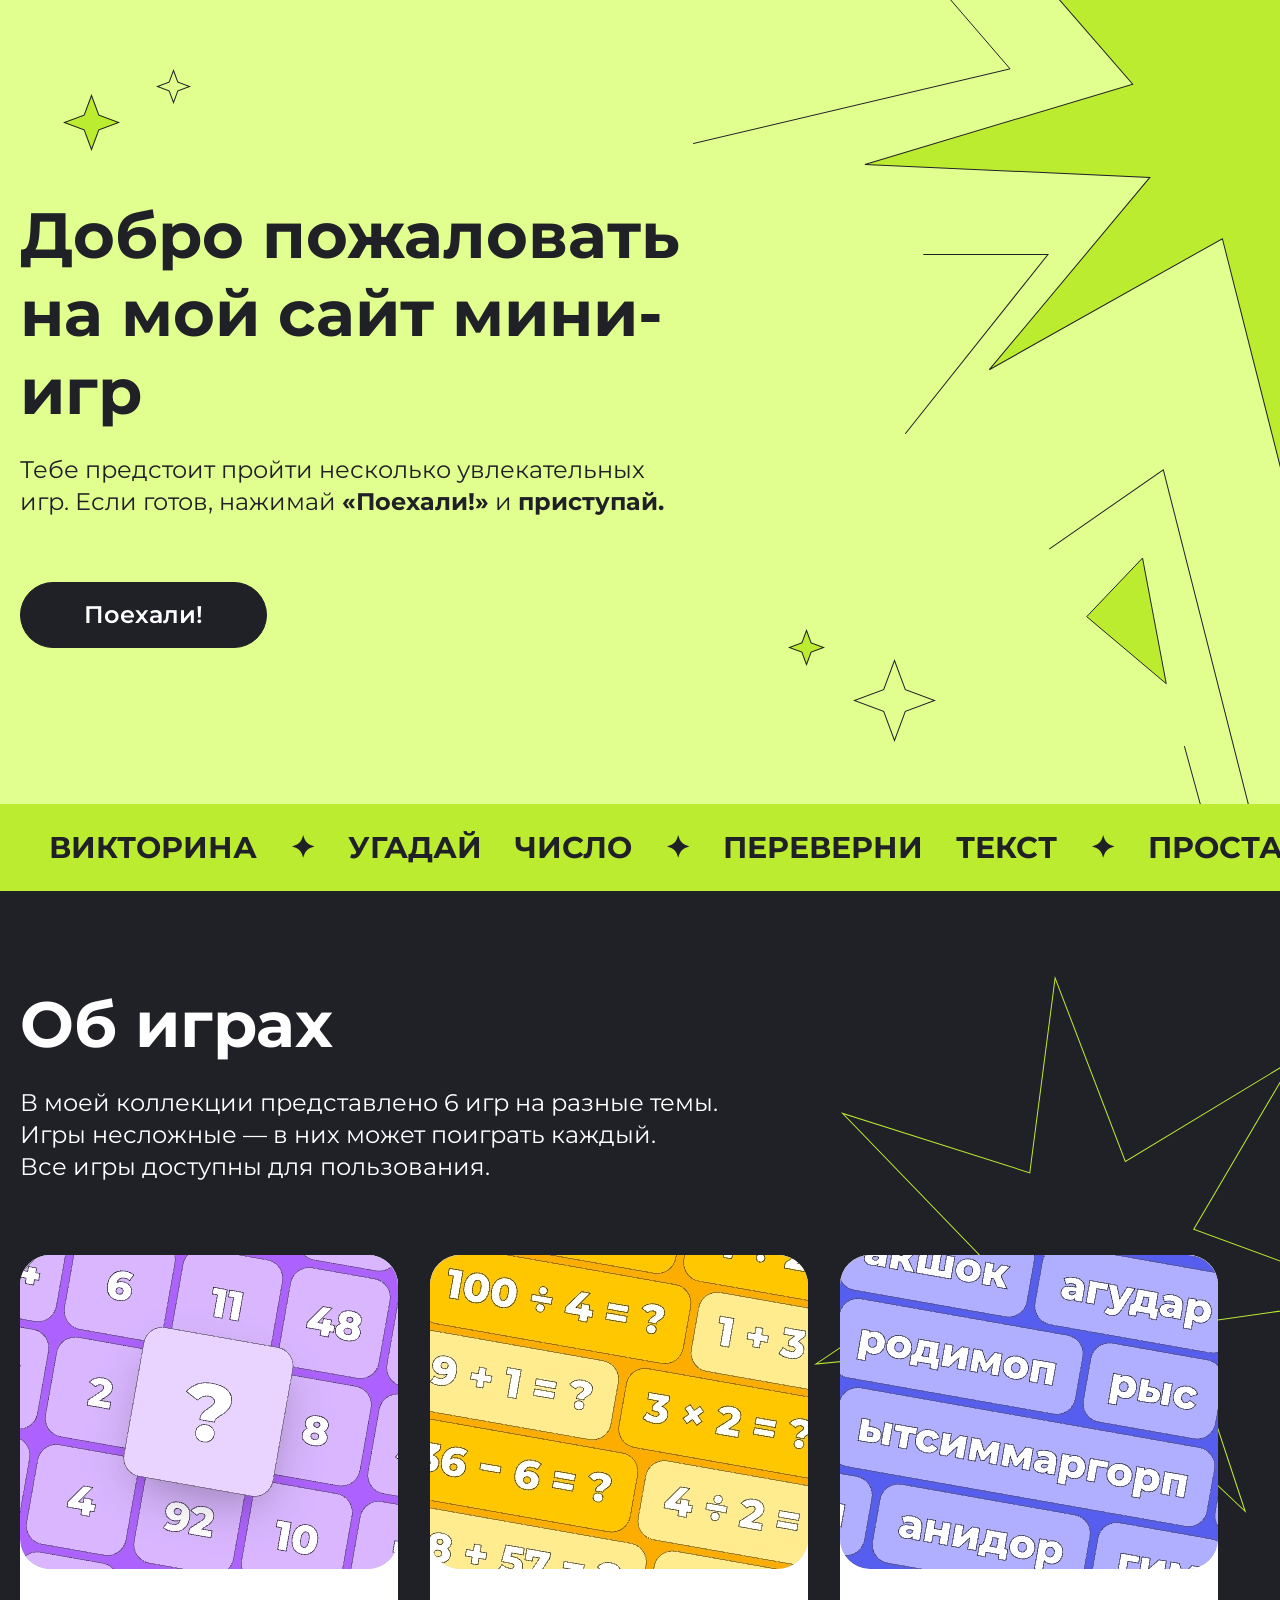
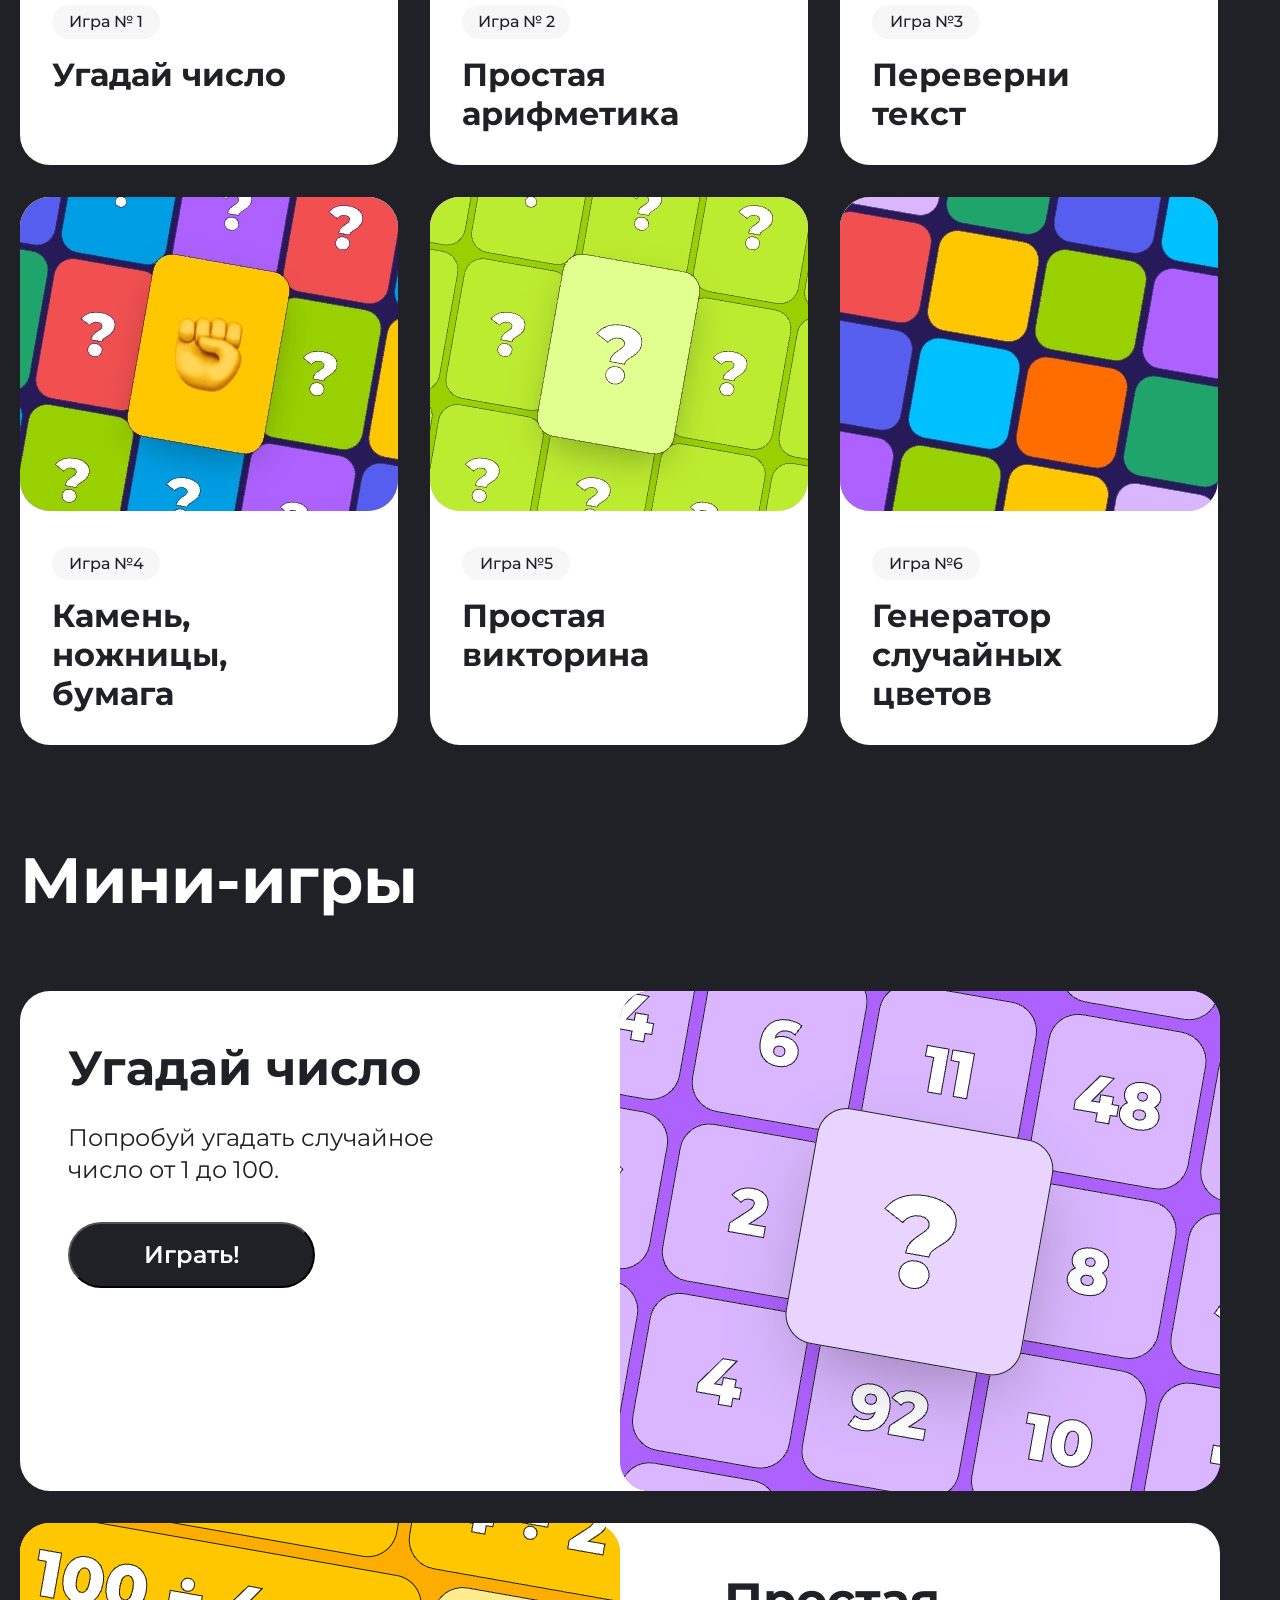
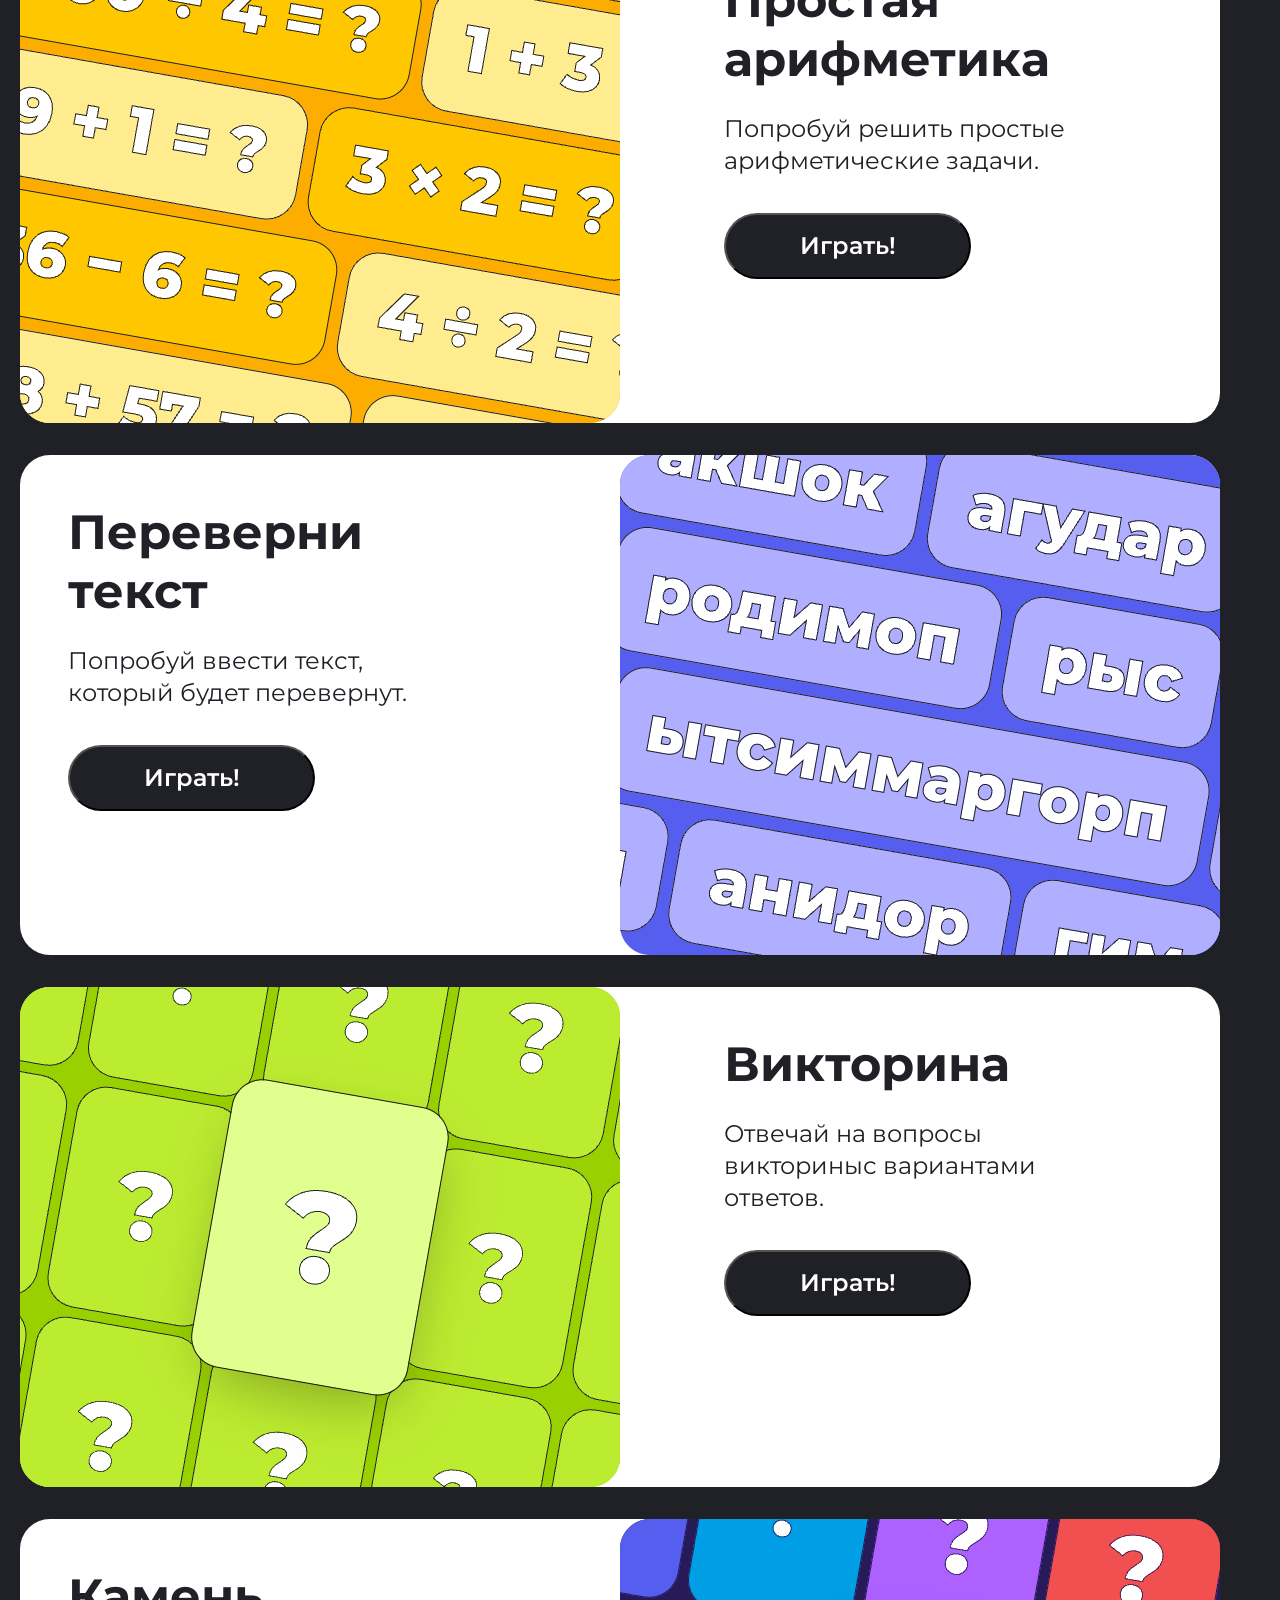
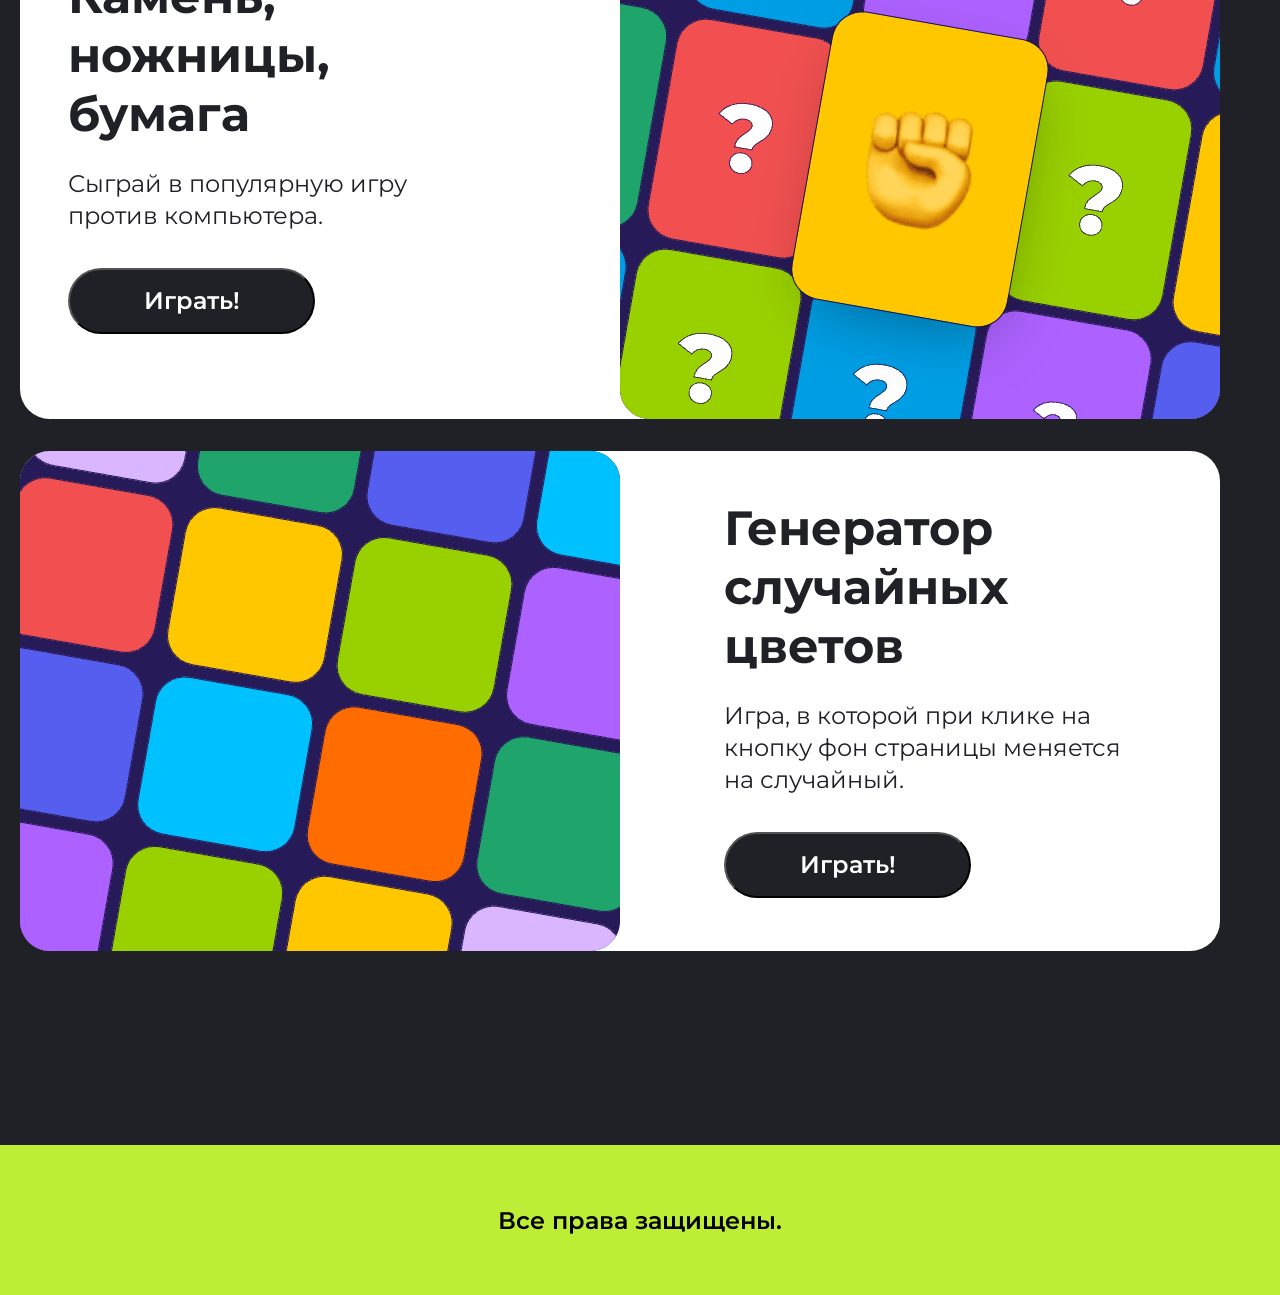
==== commit 74a4f27a: "Done background header and fix problems with adaptive" ====
--- a/index.html
+++ b/index.html
@@ -11,76 +11,6 @@
 </head>
 <body>
     <header class="header">
-        <svg class="header__star-one" width="57.000000" height="57.000000" viewBox="0 0 57 57" fill="none" xmlns="http://www.w3.org/2000/svg" xmlns:xlink="http://www.w3.org/1999/xlink">
-            <desc>
-                    Created with Pixso.
-            </desc>
-            <defs/>
-            <path d="M28.5 0L20.8 20.8L0 28.5L20.8 36.19L28.5 57L36.19 36.19L57 28.5L36.19 20.8L28.5 0Z" fill="#BCEC30" fill-opacity="1.000000" fill-rule="evenodd"/>
-            <path d="M20.8 20.8L0 28.5L20.8 36.19L28.5 57L36.19 36.19L57 28.5L36.19 20.8L28.5 0L20.8 20.8ZM28.5 2.88L21.58 21.58L2.88 28.5L21.58 35.41L28.5 54.11L35.41 35.41L54.11 28.5L35.41 21.58L28.5 2.88Z" fill="#202027" fill-opacity="1.000000" fill-rule="evenodd"/>
-        </svg>
-        <svg class="header__star-two" width="35.000000" height="35.000000" viewBox="0 0 35 35" fill="none" xmlns="http://www.w3.org/2000/svg" xmlns:xlink="http://www.w3.org/1999/xlink">
-            <desc>
-                    Created with Pixso.
-            </desc>
-            <defs/>
-            <path d="M12.77 12.77L0 17.5L12.77 22.22L17.5 35L22.22 22.22L35 17.5L22.22 12.77L17.5 0L12.77 12.77ZM17.5 2.88L13.55 13.55L2.88 17.5L13.55 21.44L17.5 32.11L21.44 21.44L32.11 17.5L21.44 13.55L17.5 2.88Z" fill="#202027" fill-opacity="1.000000" fill-rule="evenodd"/>
-        </svg>
-        <svg class="header__vector-one" width="807.753906" height="786.936890" viewBox="0 0 807.754 786.937" fill="none" xmlns="http://www.w3.org/2000/svg" xmlns:xlink="http://www.w3.org/1999/xlink">
-            <path d="M533.96 307.53C543.38 310.16 805.79 421.09 805.79 421.09L527.38 450.97L703.27 676.78L455.31 522.54L430.04 783.98L360.16 508.66L127.21 639.62L287.68 447.39L2.9 434.41L270.57 354.15L71.68 125.08L351.31 256.63L415.3 2.81L444.04 257.17L698.75 81.73L533.96 307.53Z" fill="#BCEC30" fill-opacity="1.000000" fill-rule="nonzero"/>
-            <path d="M805.79 421.09L527.38 450.97L703.27 676.78L455.31 522.54L430.04 783.98L360.16 508.66L127.21 639.62L287.68 447.39L2.9 434.41L270.57 354.15L71.68 125.08L351.31 256.63L415.3 2.81L444.04 257.17L698.75 81.73L533.96 307.53C543.38 310.16 805.79 421.09 805.79 421.09Z" stroke="#202027" stroke-opacity="1.000000" stroke-width="1.000000"/>
-        </svg>
-        <svg class="header__vector-two" width="318.416992" height="164.002563" viewBox="0 0 318.417 164.003" fill="none" xmlns="http://www.w3.org/2000/svg" xmlns:xlink="http://www.w3.org/1999/xlink">
-            <desc>
-                    Created with Pixso.
-            </desc>
-            <defs/>
-            <path d="M241.29 0.5L317.5 88.88L0.5 163.5" stroke="#202027" stroke-opacity="1.000000" stroke-width="1.000000" stroke-linecap="round"/>
-        </svg>
-        <svg class="header__vector-three" width="143.537109" height="180.001953" viewBox="0 0 143.537 180.002" fill="none" xmlns="http://www.w3.org/2000/svg" xmlns:xlink="http://www.w3.org/1999/xlink">
-            <desc>
-                    Created with Pixso.
-            </desc>
-            <defs/>
-            <path d="M18.58 0.5L142.5 0.5L0.5 179.5" stroke="#202027" stroke-opacity="1.000000" stroke-width="1.000000" stroke-linecap="round"/>
-        </svg>
-        <svg class="header__star-three" width="37.000000" height="37.000000" viewBox="0 0 37 37" fill="none" xmlns="http://www.w3.org/2000/svg" xmlns:xlink="http://www.w3.org/1999/xlink">
-            <desc>
-                    Created with Pixso.
-            </desc>
-            <defs/>
-            <path d="M18.5 0L13.5 13.5L0 18.5L13.5 23.49L18.5 37L23.49 23.49L37 18.5L23.49 13.5L18.5 0Z" fill="#BCEC30" fill-opacity="1.000000" fill-rule="evenodd"/>
-            <path d="M13.5 13.5L0 18.5L13.5 23.49L18.5 37L23.49 23.49L37 18.5L23.49 13.5L18.5 0L13.5 13.5ZM18.5 2.88L14.28 14.28L2.88 18.5L14.28 22.71L18.5 34.11L22.71 22.71L34.11 18.5L22.71 14.28L18.5 2.88Z" fill="#202027" fill-opacity="1.000000" fill-rule="evenodd"/>
-        </svg>
-        <svg class="header__star-four" width="83.000000" height="83.000000" viewBox="0 0 83 83" fill="none" xmlns="http://www.w3.org/2000/svg" xmlns:xlink="http://www.w3.org/1999/xlink">
-            <desc>
-                    Created with Pixso.
-            </desc>
-            <defs/>
-            <path d="M30.29 30.29L0 41.5L30.29 52.7L41.5 83L52.7 52.7L83 41.5L52.7 30.29L41.5 0L30.29 30.29ZM41.5 2.88L31.06 31.06L2.88 41.5L31.06 51.93L41.5 80.11L51.93 51.93L80.11 41.5L51.93 31.06L41.5 2.88Z" fill="#202027" fill-opacity="1.000000" fill-rule="evenodd"/>
-        </svg>
-        <svg class="header__vector-four" width="81.481445" height="128.333740" viewBox="0 0 81.4814 128.334" fill="none" xmlns="http://www.w3.org/2000/svg" xmlns:xlink="http://www.w3.org/1999/xlink">
-            <desc>
-                    Created with Pixso.
-            </desc>
-            <defs/>
-            <path d="M56.88 1.04L0.72 59.81L80.72 127.04L56.88 1.04Z" fill="#BCEC30" fill-opacity="1.000000" fill-rule="nonzero"/>
-            <path d="M56.88 1.04L80.72 127.04L0.72 59.81L56.88 1.04Z" stroke="#202027" stroke-opacity="1.000000" stroke-width="1.000000"/>
-        </svg>
-        <svg class="header__vector-five" width="220.884766" height="419.322876" viewBox="0 0 220.885 419.323" fill="none" xmlns="http://www.w3.org/2000/svg" xmlns:xlink="http://www.w3.org/1999/xlink">
-            <desc>
-                    Created with Pixso.
-            </desc>
-            <defs/>
-            <path d="M0.5 79.86L114.26 0.82L220.38 418.82" stroke="#202027" stroke-opacity="1.000000" stroke-width="1.000000" stroke-linecap="round"/>
-        </svg>
-        <svg class="header__vector-six" width="35.001953" height="125.001465" viewBox="0 0 35.002 125.001" fill="none" xmlns="http://www.w3.org/2000/svg" xmlns:xlink="http://www.w3.org/1999/xlink">
-            <desc>
-                    Created with Pixso.
-            </desc>
-            <defs/>
-            <path d="M0.5 0.5L34.5 124.5" stroke="#202027" stroke-opacity="1.000000" stroke-width="1.000000" stroke-linecap="round"/>
-        </svg>
         <div class="center">
         <h1 class="header__heading">Добро пожаловать на мой сайт мини-игр</h1>
     
@@ -152,40 +82,6 @@
                 <p class="games__description_mobile">Игра, в которой при клике на кнопку фон страницы меняется на случайный.</p>
                 <button class="games__button-mobile">Играть!</button>
             </section>
-            <svg class="main__star" width="31.197266" height="31.197693" viewBox="0 0 31.1973 31.1977" fill="none" xmlns="http://www.w3.org/2000/svg" xmlns:xlink="http://www.w3.org/1999/xlink">
-                <desc>
-                        Created with Pixso.
-                </desc>
-                <defs/>
-                <path d="M11.78 10.98L0 14.11L10.98 19.41L14.11 31.19L19.41 20.21L31.19 17.08L20.21 11.78L17.08 0L11.78 10.98ZM16.81 2.86L12.48 11.83L2.86 14.38L11.83 18.7L14.38 28.32L18.7 19.36L28.32 16.81L19.36 12.48L16.81 2.86Z" fill="#BCEC30" fill-opacity="1.000000" fill-rule="evenodd"/>
-            </svg>
-            <svg class="main__star-two" width="62.351562" height="62.351715" viewBox="0 0 62.3516 62.3517" fill="none" xmlns="http://www.w3.org/2000/svg" xmlns:xlink="http://www.w3.org/1999/xlink">
-                <desc>
-                        Created with Pixso.
-                </desc>
-                <defs>
-                    <filter x="0.000000" y="0.000000" width="62.351562" height="62.351715" filterUnits="userSpaceOnUse" color-interpolation-filters="sRGB">
-                        <feFlood flood-opacity="0" result="BackgroundImageFix"/>
-                        <feColorMatrix in="SourceAlpha" type="matrix" values="0 0 0 0 0 0 0 0 0 0 0 0 0 0 0 0 0 0 127 0" result="hardAlpha"/>
-                        <feOffset dx="0" dy="4"/>
-                        <feGaussianBlur stdDeviation="1.33333"/>
-                        <feComposite in2="hardAlpha" operator="out" k2="-1" k3="1"/>
-                        <feColorMatrix type="matrix" values="0 0 0 0 0 0 0 0 0 0 0 0 0 0 0 0 0 0 0.25 0"/>
-                        <feBlend mode="normal" in2="BackgroundImageFix" result="effect_dropShadow_1"/>
-                        <feBlend mode="normal" in="SourceGraphic" in2="effect_dropShadow_1" result="shape"/>
-                    </filter>
-                </defs>
-                <g filter="url(#filter_17_5427_dd)">
-                    <path d="M24.53 19.13L4 24.58L23.13 33.81L28.58 54.35L37.81 35.21L58.35 29.76L39.21 20.53L33.76 0L24.53 19.13ZM33.49 2.86L25.23 19.98L6.86 24.85L23.98 33.11L28.85 51.48L37.11 34.36L55.48 29.49L38.36 21.23L33.49 2.86Z" fill="#BCEC30" fill-opacity="1.000000" fill-rule="evenodd"/>
-                </g>
-            </svg>
-            <svg class="main__star-three" width="566.083008" height="566.841614" viewBox="0 0 566.083 566.842" fill="none" xmlns="http://www.w3.org/2000/svg" xmlns:xlink="http://www.w3.org/1999/xlink">
-                <desc>
-                        Created with Pixso.
-                </desc>
-                <defs/>
-                <path d="M215.39 196.12L26.9 136.25L164.33 278.47L0 388.52L196.88 369.75L180.45 566.84L288.53 401.21L432.38 536.93L370.27 349.16L566.08 321.32L380.55 252.81L480.86 82.36L311.62 184.69L240.91 0L215.39 196.12ZM241.39 4.05L216.23 197.43L30.37 138.4L165.88 278.64L3.84 387.14L197.97 368.64L181.78 562.98L288.35 399.66L430.19 533.49L368.95 348.34L562.02 320.89L379.08 253.33L477.99 85.26L311.12 186.17L241.39 4.05Z" fill="#BCEC30" fill-opacity="1.000000" fill-rule="evenodd"/>
-            </svg>
         </div>
 
         <div class="miniGames center">
--- a/style.css
+++ b/style.css
@@ -10,12 +10,11 @@
 }
 
 .header {
-  overflow: hidden;
-  background: rgb(225, 255, 143);
+  background: url(images/Big_star.svg) no-repeat right -390px top -270px, url(images/Mini_star-one.svg) no-repeat left 63px top 94px, url(images/Mini_star-two.svg) no-repeat left 156px top 69px, url(images/Mini_star-three.svg) no-repeat right 455px bottom 225px, url(images/Mini_star-four.svg) no-repeat right 344px bottom 149px, url(images/Line_one.svg) no-repeat right 269px top -20px, url(images/Line_two.svg) no-repeat right 231px top 254px, url(images/Line_three.svg) no-repeat right 10px bottom 3px, url(images/Line_four.svg) no-repeat right 61px bottom 20px, url(images/Vector_one.svg) no-repeat right 113px bottom 206px;
+  background-color: rgb(225, 255, 143);
   padding-top: 196px;
 }
 .header__heading {
-  position: relative;
   color: rgb(32, 32, 39);
   font-size: 64px;
   font-weight: 700;
@@ -24,7 +23,6 @@
   z-index: 2;
 }
 .header__description {
-  position: relative;
   color: rgb(32, 32, 39);
   font-size: 24px;
   font-weight: 400;
@@ -35,7 +33,6 @@
   padding-bottom: 48px;
 }
 .header__button {
-  position: relative;
   box-sizing: border-box;
   border: 1px solid rgb(32, 32, 39);
   border-radius: 60px;
@@ -53,69 +50,7 @@
   z-index: 2;
   margin-bottom: 156px;
 }
-.header__star-one {
-  position: absolute;
-  left: 63px;
-  top: 94px;
-  z-index: 1;
-  overflow-x: hidden;
-}
-.header__star-two {
-  position: absolute;
-  left: 156px;
-  top: 69px;
-  z-index: 1;
-}
-.header__vector-one {
-  position: absolute;
-  z-index: 1;
-  right: -400px;
-  top: -280px;
-}
-.header__vector-two {
-  position: absolute;
-  right: 300px;
-  top: -30px;
-  z-index: 1;
-}
-.header__vector-three {
-  position: absolute;
-  right: 280px;
-  top: 250px;
-  z-index: 1;
-}
-.header__star-three {
-  position: absolute;
-  right: 550px;
-  bottom: 300px;
-  z-index: 1;
-}
-.header__star-four {
-  position: absolute;
-  right: 400px;
-  bottom: 200px;
-  z-index: 1;
-}
-.header__vector-four {
-  position: absolute;
-  right: 150px;
-  bottom: 70px;
-  z-index: 1;
-}
-.header__vector-five {
-  position: absolute;
-  right: 10px;
-  bottom: -100px;
-  z-index: 1;
-}
-.header__vector-six {
-  position: absolute;
-  right: 100px;
-  bottom: -120px;
-  z-index: 1;
-}
 .header__line {
-  position: relative;
   color: rgb(32, 32, 39);
   font-family: Montserrat;
   font-size: 30px;
@@ -140,6 +75,7 @@
 }
 
 .main {
+  background: url(images/Mini_star-five.svg) no-repeat left 25px top 770px, url(images/Mini_star-six.svg) no-repeat left 10px top 100px, url(images/Big-star-two.svg) no-repeat right -100px top 85px;
   padding-top: 94px;
   padding-bottom: 50px;
 }
@@ -163,22 +99,6 @@
   width: 700px;
   padding-top: 24px;
   padding-bottom: 72px;
-}
-.main__star {
-  position: absolute;
-  left: 200px;
-  top: 425px;
-}
-.main__star-two {
-  position: absolute;
-  left: 230px;
-  top: 475px;
-}
-.main__star-three {
-  position: absolute;
-  overflow: hidden;
-  right: 125px;
-  top: -235px;
 }
 
 .games {
@@ -370,69 +290,29 @@
 
 @media (max-width: 767px) {
   .header {
+    background: url(images/Star_for_mobile-one.svg) no-repeat right -90px top -90px, url(images/Star_for_mobile-three.svg) no-repeat left 91px top 64px, url(images/Star_for_mobile-two.svg) no-repeat left 37px top 97px;
+    background-color: rgb(225, 255, 143);
     overflow: hidden;
-    width: auto;
-    padding-left: 57px;
-    padding-right: 56px;
     padding-top: 147px;
     padding-bottom: 182px;
     text-align: center;
   }
   .header__description {
+    justify-items: center;
+    text-align: center;
     width: 296px;
     font-size: 16px;
     padding-top: 24px;
     padding-bottom: 36px;
+    padding-left: 40px;
   }
   .header__heading {
-    margin-top: -200px;
     width: 262px;
     font-size: 40px;
-    z-index: 2;
-    position: relative;
     line-height: 49px;
-  }
-  .header__star-one {
-    width: 35px;
-    height: 35px;
-    left: 37px;
-    top: 97px;
-  }
-  .header__star-two {
-    width: 21px;
-    height: 21px;
-    left: 91px;
-    top: 64px;
-  }
-  .header__star-three {
-    display: none;
-  }
-  .header__star-four {
-    display: none;
-  }
-  .header__vector-one {
-    position: relative;
-    overflow-x: hidden;
-    width: 223px;
-    height: 238px;
-    left: 160px;
-    top: -240px;
-    z-index: 1;
-  }
-  .header__vector-two {
-    display: none;
-  }
-  .header__vector-three {
-    display: none;
-  }
-  .header__vector-four {
-    display: none;
-  }
-  .header__vector-five {
-    display: none;
-  }
-  .header__vector-six {
-    display: none;
+    padding-left: 57px;
+    text-align: center;
+    justify-items: center;
   }
   .header__line {
     position: relative;
@@ -458,6 +338,7 @@
     margin-bottom: -185px;
   }
   .main {
+    background: none;
     padding-left: 16px;
     padding-right: 16px;
     align-items: center;
@@ -489,11 +370,14 @@
   .main__star-three {
     display: none;
   }
+  .games {
+    width: 100%;
+  }
   .games__blocks {
-    width: 343px;
+    width: 100%;
   }
   .games__images {
-    width: 343px;
+    width: 100%;
   }
   .games__numbers {
     display: none;
@@ -510,7 +394,6 @@
     font-weight: 400;
     line-height: 20px;
     letter-spacing: 0px;
-    text-align: left;
     padding-left: 29px;
     padding-bottom: 32px;
     width: 249px;
@@ -528,7 +411,6 @@
     font-weight: 600;
     line-height: 141.69%;
     letter-spacing: 0%;
-    text-align: center;
     width: 282px;
     height: 55px;
     z-index: 2;
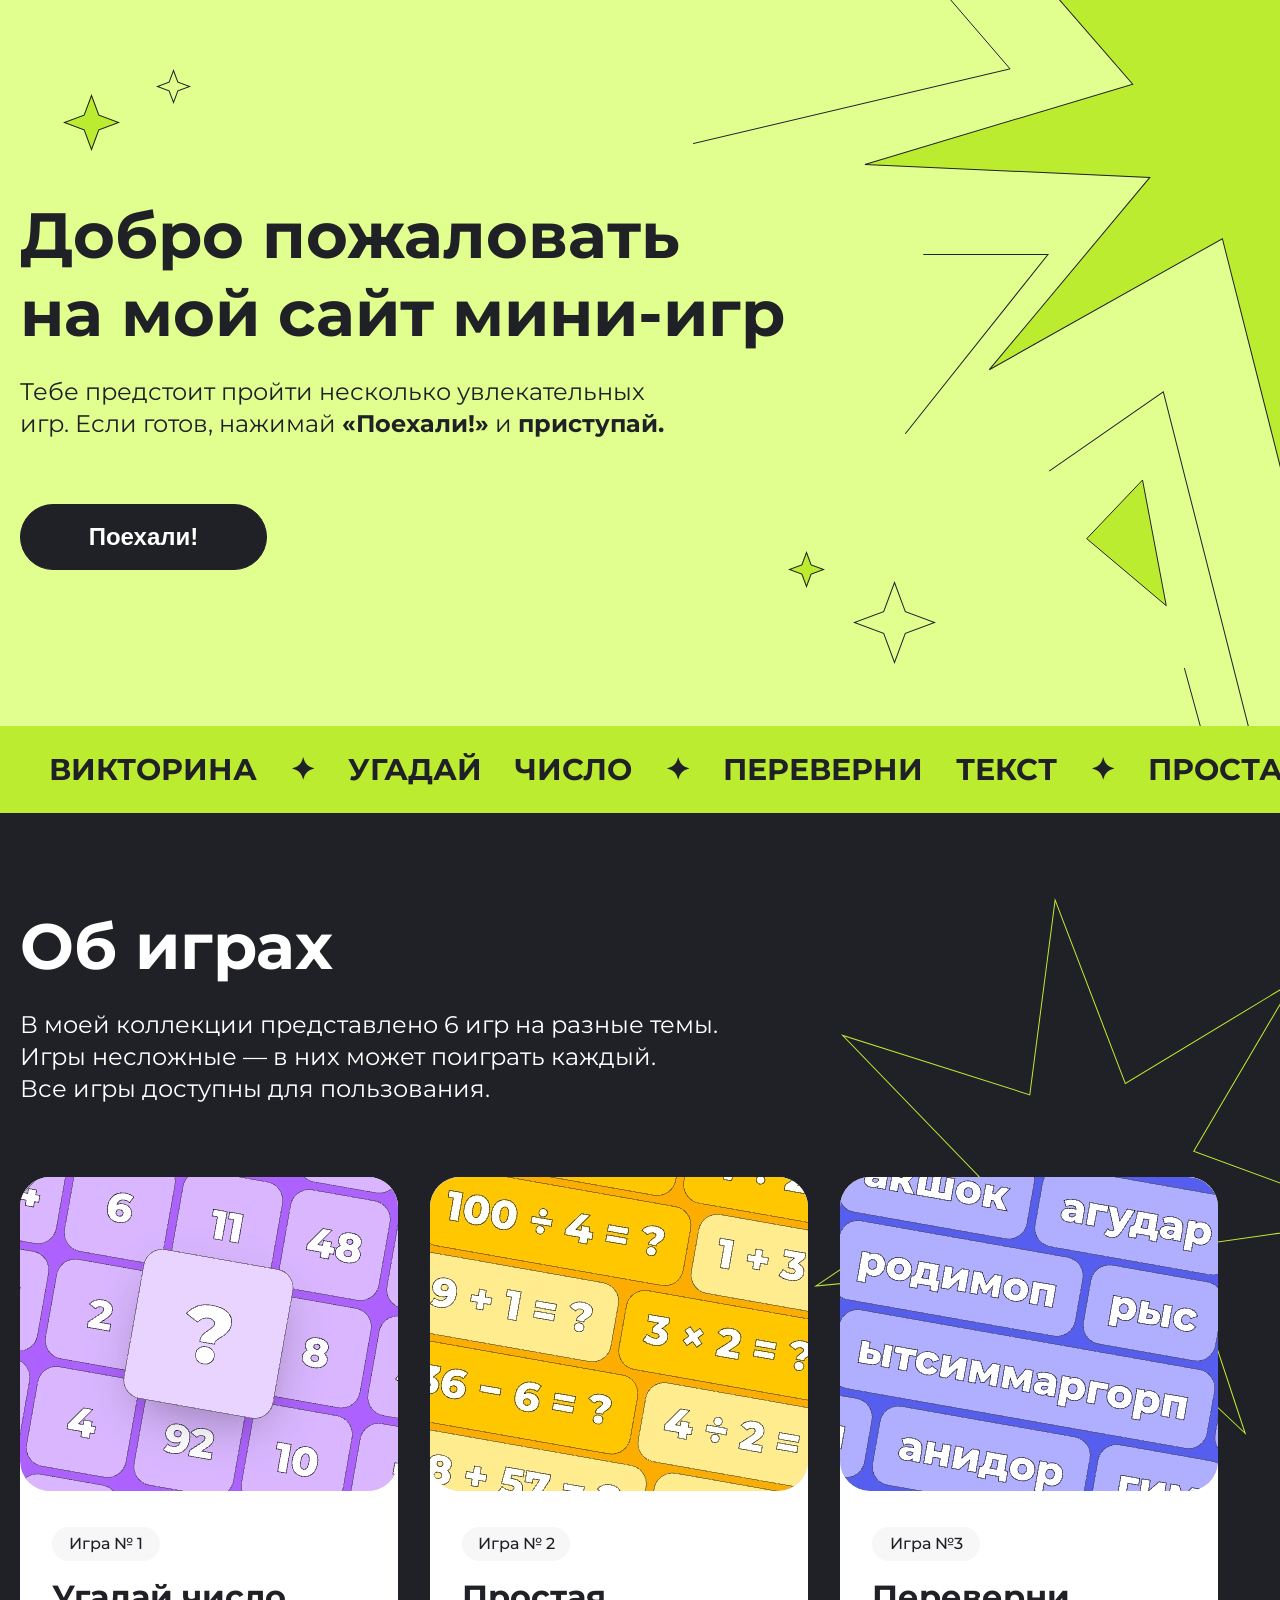
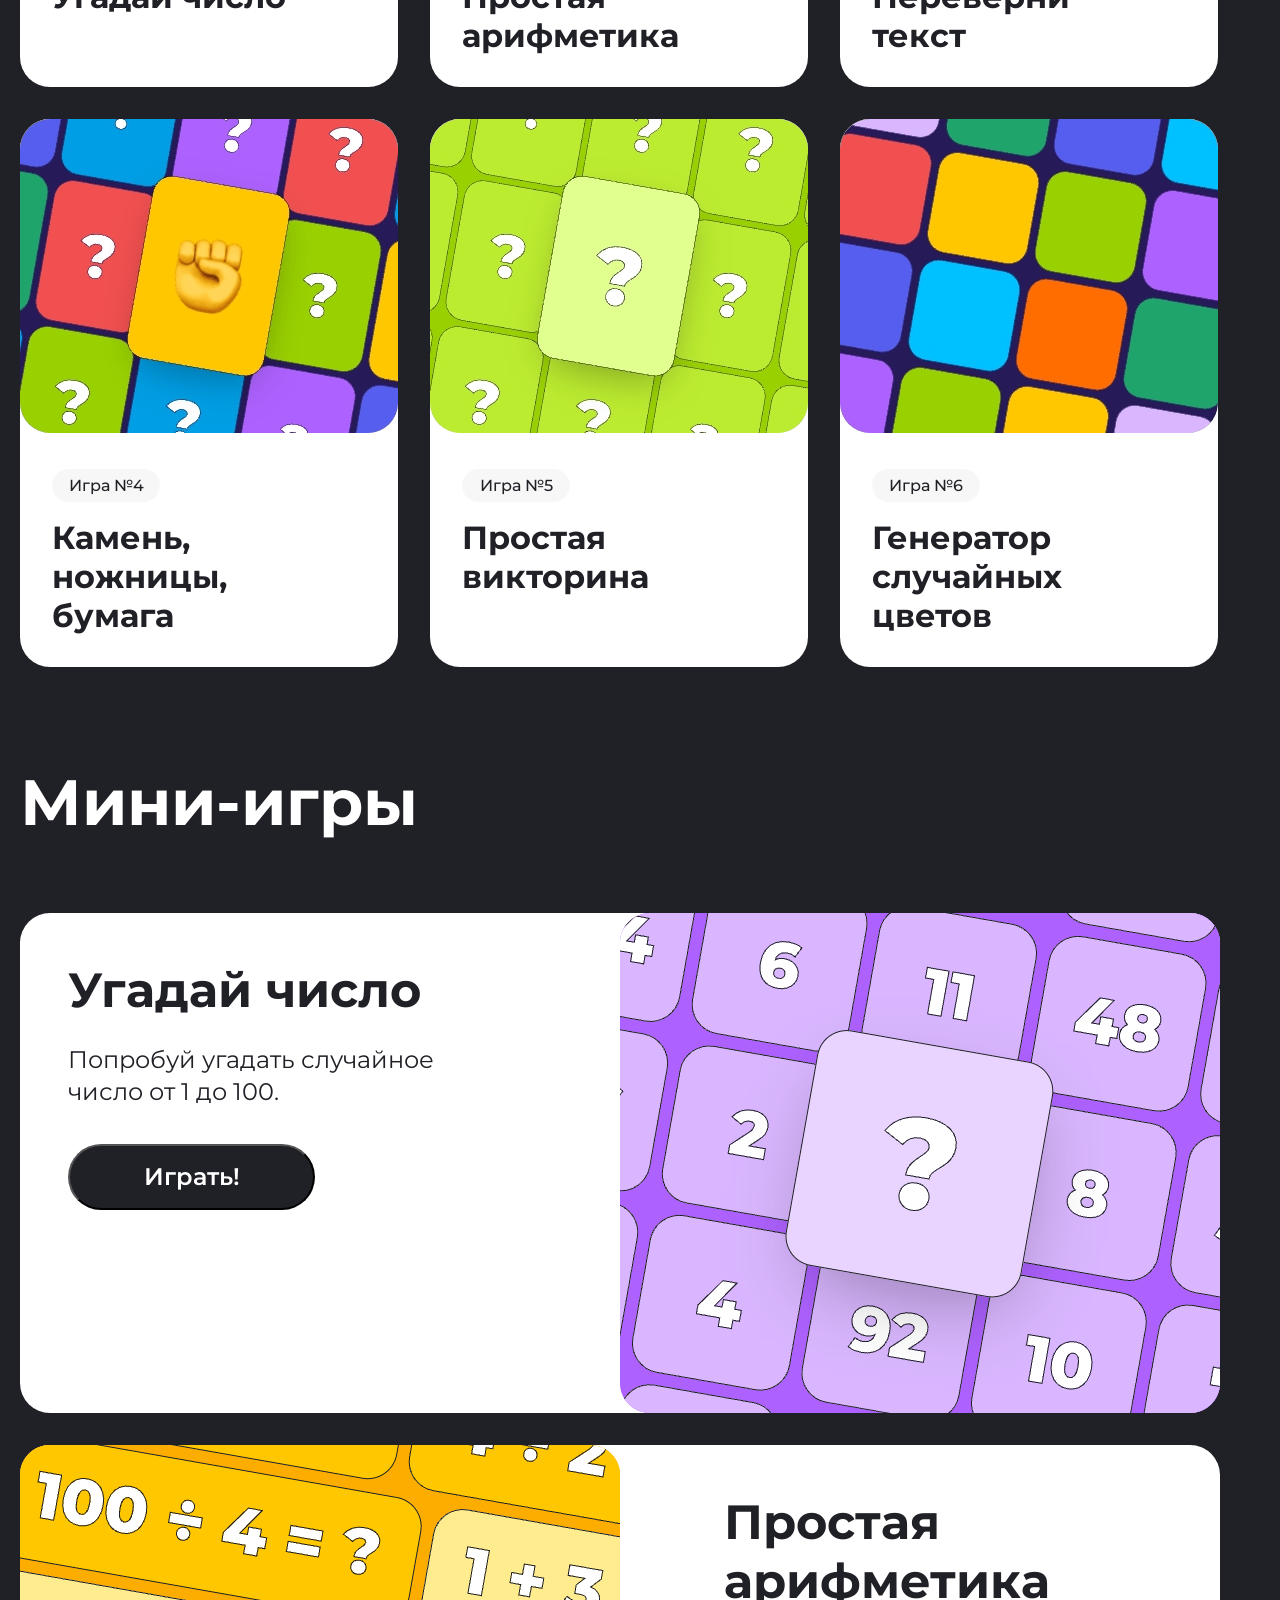
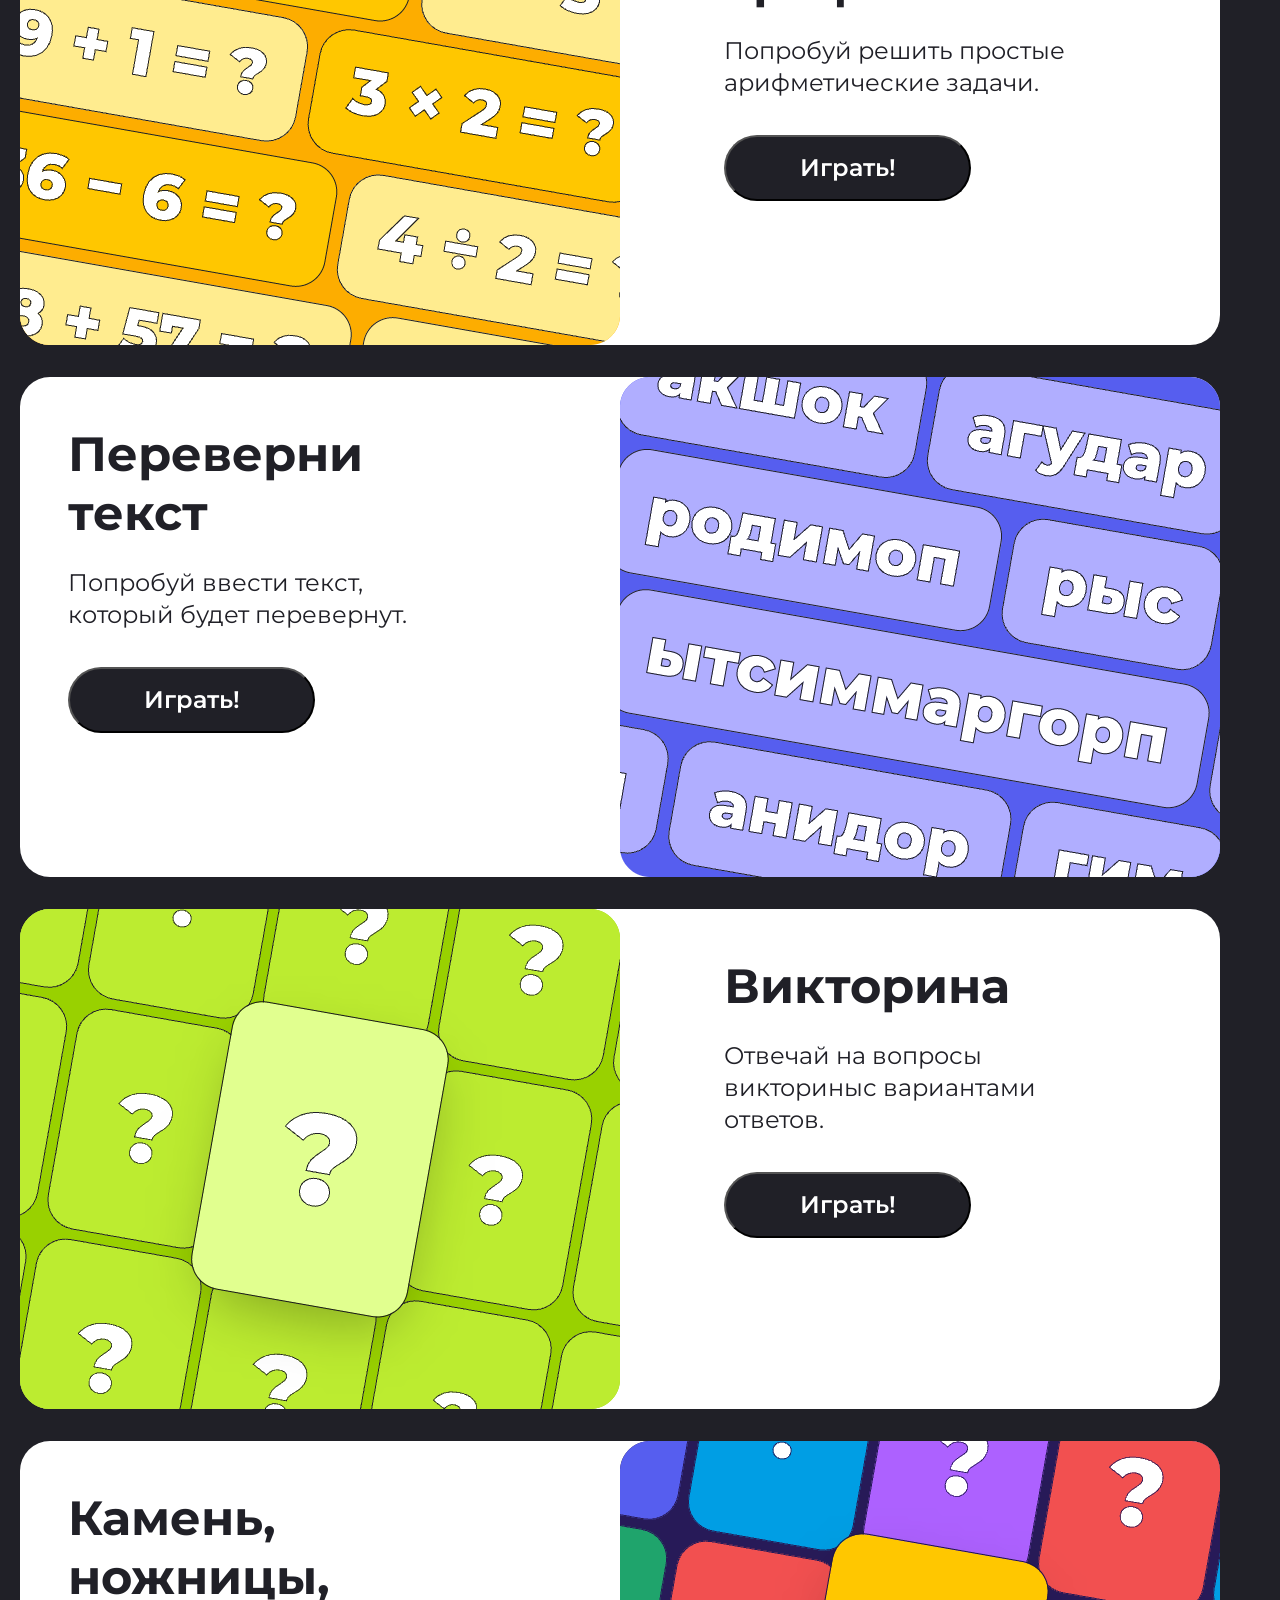
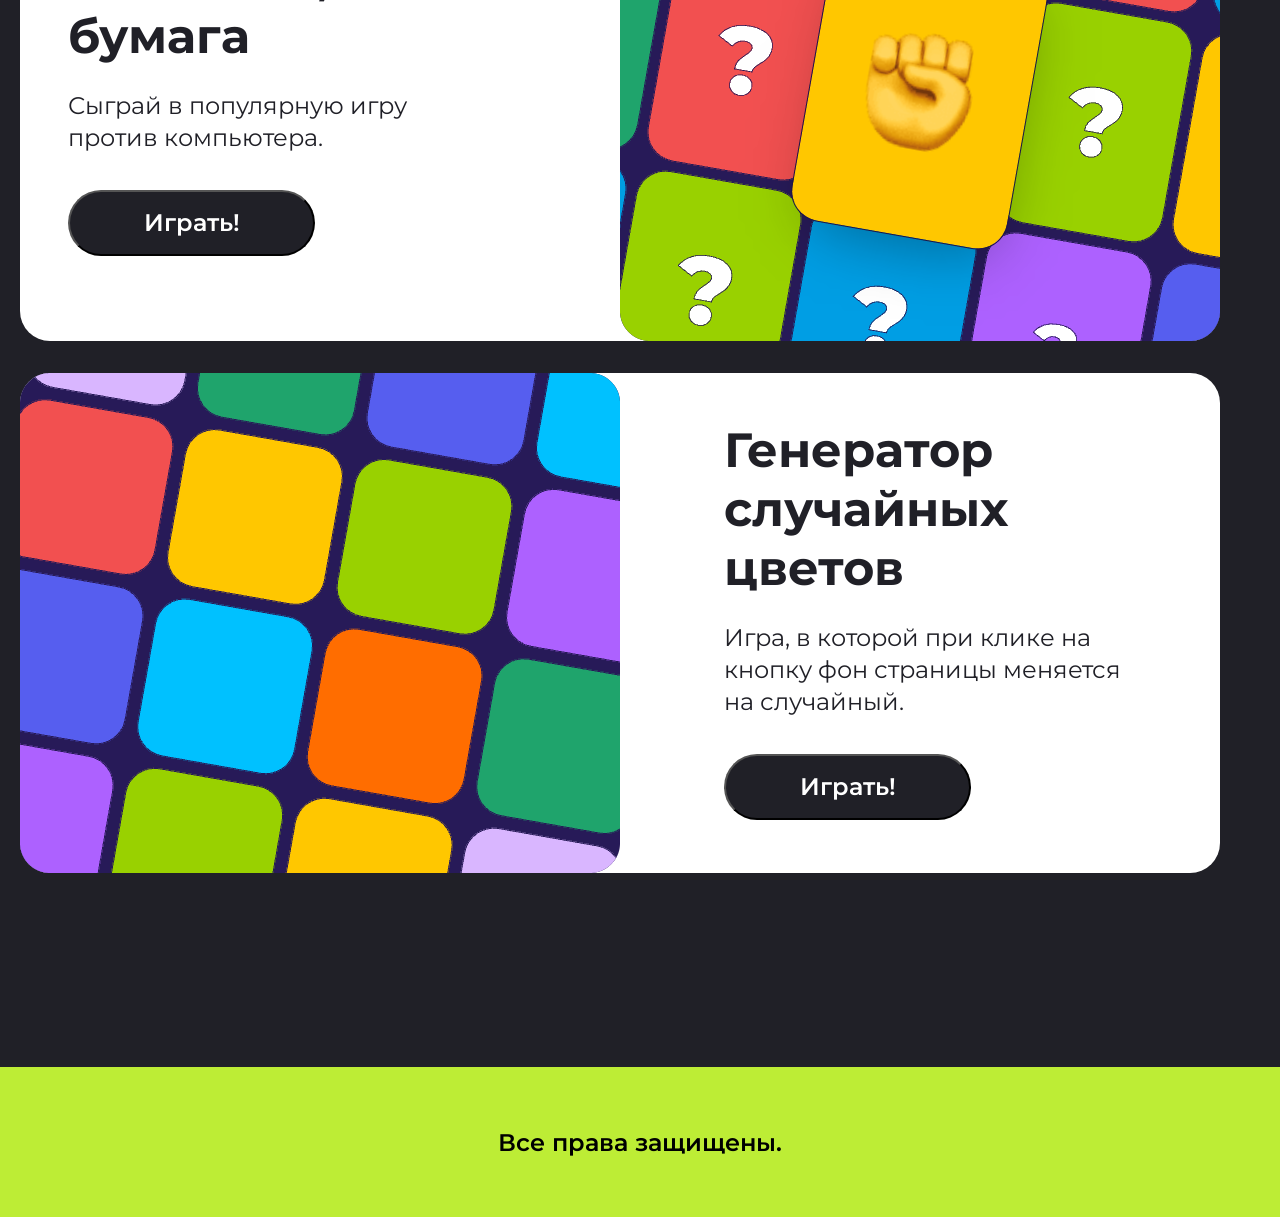
==== commit d7b8422f: "I fixed the game, fixed some bugs in the layout, fixed errors in my JS homework." ====
--- a/index.html
+++ b/index.html
@@ -12,18 +12,18 @@
 <body>
     <header class="header">
         <div class="center">
-        <h1 class="header__heading">Добро пожаловать на мой сайт мини-игр</h1>
+        <h1 class="header__heading">Добро пожаловать <br> на мой сайт мини-игр</h1>
     
         <p class="header__description">Тебе предстоит пройти несколько увлекательных игр. Если готов, нажимай <b>«Поехали!»</b> и <b>приступай.</b></p>
     
-        <button class="header__button">Поехали!</button>
+        <button class="header__button"><a href="#main" class="header__link">Поехали!</a></button>
     </div>
 
     
     <p class="header__line">Викторина ✦ угадай число ✦ Переверни текст ✦ Простая арифметика ✦ Камень, ножницы, бумага ✦ Генератор случайных цветов ✦</p>
 </header>
 
-    <main class="main">
+    <main class="main" id="main">
 
         <h2 class="main__heading center">Об играх</h2>
 
@@ -35,52 +35,64 @@
         <div class="games center">
 
             <section class="games__blocks guess-the-number">
+                <a href="#gameOne" class="games__links">
                 <img class="games__images" src="images/game-one.jpeg" alt="game-one">
                 <p class="games__numbers">Игра № 1</p>
                 <h3 class="games__heading">Угадай число</h3>
                 <p class="games__description_mobile">Попробуй угадать случайное число от 1 до 100.</p>
-                <button class="games__button-mobile">Играть!</button>
+                <button class="games__button-mobile" onclick="guessTheNumber()">Играть!</button>
+            </a>
             </section>
 
             <section class="games__blocks simple-arithmetic">
+                <a href="#gameTwo" class="games__links">
                 <img class="games__images image-two" src="images/game-two.jpeg" alt="game-two">
                 <p class="games__numbers">Игра № 2</p>
                 <h3 class="games__heading">Простая арифметика</h3>
                 <p class="games__description_mobile">Попробуй решить простые арифметические задачи.</p>
                 <button class="games__button-mobile">Играть!</button>
+            </a>
             </section>
 
             <section class="games__blocks reverse-the-text">
+                <a href="#gameThree" class="games__links">
                 <img class="games__images" src="images/game-three.jpeg" alt="game-three">
                 <p class="games__numbers">Игра №3</p>
                 <h3 class="games__heading game-three">Переверни текст</h3>
                 <p class="games__description_mobile">Попробуй ввести текст, который будет перевернут.</p>
                 <button class="games__button-mobile">Играть!</button>
+            </a>
             </section>
 
             <section class="games__blocks rock-paper-scissors">
+                <a href="#gameFive" class="games__links">
                 <img class="games__images image-four" src="images/game-four.jpeg" alt="game-four">
                 <p class="games__numbers">Игра №4</p>
                 <h3 class="games__heading">Камень, ножницы, бумага</h3>
                 <p class="games__description_mobile">Сыграй в популярную игру против компьютера.</p>
                 <button class="games__button-mobile">Играть!</button>
+            </a>
             </section>
 
             <section class="games__blocks quiz">
+                <a href="#gameFour" class="games__links">
                 <img class="games__images image-five" src="images/game-five.jpeg" alt="game-five">
                 <p class="games__numbers">Игра №5</p>
                 <h3 class="games__heading quiz-mobile">Простая викторина</h3>
                 <h3 class="quiz-mobile-heading">Викторина</h3>
                 <p class="games__description_mobile">Отвечай на вопросы викторины с вариантами ответов.</p>
                 <button class="games__button-mobile">Играть!</button>
+            </a>
             </section>
 
             <section class="games__blocks random-color-generator">
+                <a href="#gameSix" class="games__links">
                 <img class="games__images image-six" src="images/game-six.jpeg" alt="game-six">
                 <p class="games__numbers">Игра №6</p>
                 <h3 class="games__heading">Генератор случайных цветов</h3>
                 <p class="games__description_mobile">Игра, в которой при клике на кнопку фон страницы меняется на случайный.</p>
                 <button class="games__button-mobile">Играть!</button>
+            </a>
             </section>
         </div>
 
@@ -88,16 +100,16 @@
             <h3 class="miniGames__heading">Мини-игры</h3>
 
             <div class="miniGames__sections">
-                <section class="miniGames__list">
+                <section class="miniGames__list" id="gameOne">
                     <div class="miniGames__text">
                     <h4 class="miniGames__name">Угадай число</h4>
                     <p class="miniGames__description">Попробуй угадать случайное число от 1 до 100.</p>
-                    <button class="miniGames__button">Играть!</button>
+                    <button class="miniGames__button" onclick="guessTheNumber()">Играть!</button>
                 </div>
                     <img class="miniGames__image" src="images/Minigame1.png" alt="miniGame1">
                 </section>
 
-                <section class="miniGames__list">
+                <section class="miniGames__list" id="gameTwo">
                     <div class="miniGames__text textOne">
                     <h4 class="miniGames__name-one textOne">Простая арифметика</h4>
                     <p class="miniGames__description-one textOne">Попробуй решить простые арифметические задачи.</p>
@@ -106,7 +118,7 @@
                     <img class="miniGames__image imageOne" src="images/Minigame2.png" alt="miniGame2">
                 </section>
 
-                <section class="miniGames__list">
+                <section class="miniGames__list" id="gameThree">
                     <div class="miniGames__text">
                     <h4 class="miniGames__name">Переверни текст</h4>
                     <p class="miniGames__description">Попробуй ввести текст, который будет перевернут.</p>
@@ -115,7 +127,7 @@
                     <img class="miniGames__image" src="images/Minigame3.png" alt="miniGame3">
                 </section>
 
-                <section class="miniGames__list">
+                <section class="miniGames__list" id="gameFour">
                     <div class="miniGames__text textOne">
                     <h4 class="miniGames__name-one textOne">Викторина</h4>
                     <p class="miniGames__description-one textOne">Отвечай на вопросы викториныс вариантами ответов.</p>
@@ -124,7 +136,7 @@
                     <img class="miniGames__image imageOne" src="images/Minigame4.png" alt="miniGame4">
                 </section>
 
-                <section class="miniGames__list">
+                <section class="miniGames__list" id="gameFive">
                     <div class="miniGames__text">
                     <h4 class="miniGames__name">Камень, ножницы, бумага</h4>
                     <p class="miniGames__description">Сыграй в популярную игру против компьютера.</p>
@@ -133,7 +145,7 @@
                     <img class="miniGames__image" src="images/Minigame5.png" alt="miniGame5">
                 </section>
 
-                <section class="miniGames__list">
+                <section class="miniGames__list" id="gameSix">
                     <div class="miniGames__text textOne">
                     <h4 class="miniGames__name-one textOne">Генератор случайных цветов</h4>
                     <p class="miniGames__description-one textOne">Игра, в которой при клике на кнопку фон страницы меняется на случайный.</p>
@@ -149,5 +161,7 @@
     <footer class="footer">
         <p class="footer__text">Все права защищены.</p>
     </footer>
+
+    <script src="scriptGuessNumber.js"></script>
 </body>
 </html>
--- a/style.css
+++ b/style.css
@@ -9,17 +9,26 @@
   font-family: Montserrat, sans-serif;
 }
 
+html {
+  scroll-behavior: smooth;
+}
+
+.mobile {
+  display: none;
+}
+
 .header {
   background: url(images/Big_star.svg) no-repeat right -390px top -270px, url(images/Mini_star-one.svg) no-repeat left 63px top 94px, url(images/Mini_star-two.svg) no-repeat left 156px top 69px, url(images/Mini_star-three.svg) no-repeat right 455px bottom 225px, url(images/Mini_star-four.svg) no-repeat right 344px bottom 149px, url(images/Line_one.svg) no-repeat right 269px top -20px, url(images/Line_two.svg) no-repeat right 231px top 254px, url(images/Line_three.svg) no-repeat right 10px bottom 3px, url(images/Line_four.svg) no-repeat right 61px bottom 20px, url(images/Vector_one.svg) no-repeat right 113px bottom 206px;
   background-color: rgb(225, 255, 143);
   padding-top: 196px;
+  overflow-x: hidden;
 }
 .header__heading {
   color: rgb(32, 32, 39);
   font-size: 64px;
   font-weight: 700;
   line-height: 78px;
-  width: 690px;
+  width: 800px;
   z-index: 2;
 }
 .header__description {
@@ -37,12 +46,6 @@
   border: 1px solid rgb(32, 32, 39);
   border-radius: 60px;
   background: rgb(32, 32, 39);
-  color: rgb(255, 255, 255);
-  font-family: inherit;
-  font-size: 24px;
-  font-weight: 600;
-  line-height: 141.69%;
-  letter-spacing: 0%;
   text-align: center;
   width: 247px;
   height: 66px;
@@ -73,6 +76,15 @@
 .header__mobile-star-one {
   display: none;
 }
+.header__link {
+  text-decoration: none;
+  color: rgb(255, 255, 255);
+  font-family: inherit;
+  font-size: 24px;
+  font-weight: 600;
+  line-height: 141.69%;
+  letter-spacing: 0%;
+}
 
 .main {
   background: url(images/Mini_star-five.svg) no-repeat left 25px top 770px, url(images/Mini_star-six.svg) no-repeat left 10px top 100px, url(images/Big-star-two.svg) no-repeat right -100px top 85px;
@@ -153,6 +165,9 @@
   width: 300px;
   padding-bottom: 32px;
 }
+.games__links {
+  text-decoration: none;
+}
 
 .games__blocks:hover {
   transform: scale(1.1);
@@ -228,6 +243,11 @@
   width: 247px;
   height: 66px;
   margin-left: 48px;
+  transition: all 0.3s ease;
+}
+.miniGames__button:hover {
+  background-color: white;
+  color: black;
 }
 .miniGames__name-one {
   color: rgb(32, 32, 39);
@@ -263,6 +283,11 @@
   width: 247px;
   height: 66px;
   margin-left: -48px;
+  transition: all 0.3s ease;
+}
+.miniGames__button-one:hover {
+  background-color: white;
+  color: black;
 }
 
 .imageOne {
@@ -333,7 +358,6 @@
     padding-right: 24px;
     padding-top: 16px;
     padding-bottom: 16px;
-    width: 3220px;
     margin-left: -57px;
     margin-bottom: -185px;
   }
@@ -465,4 +489,7 @@
     padding-bottom: 40px;
     font-size: 16px;
   }
+  .mobile {
+    display: block;
+  }
 }/*# sourceMappingURL=style.css.map */
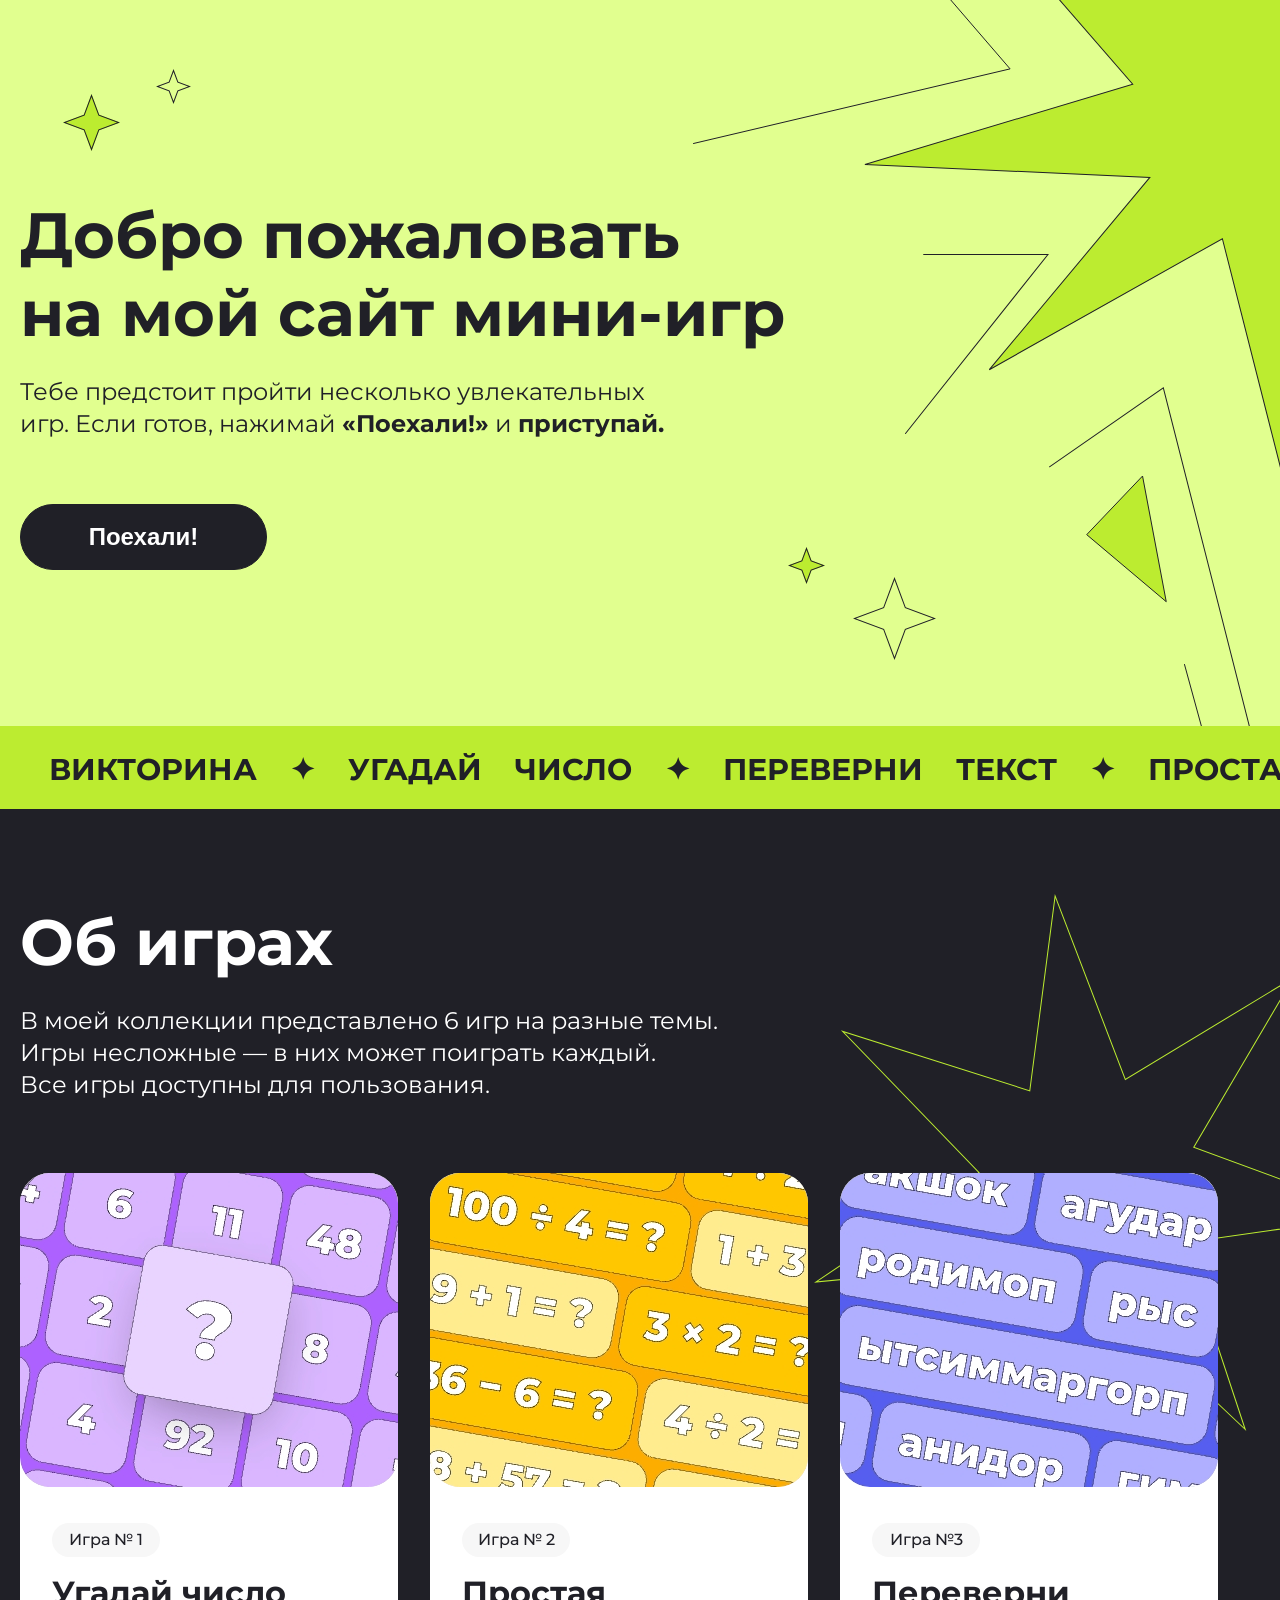
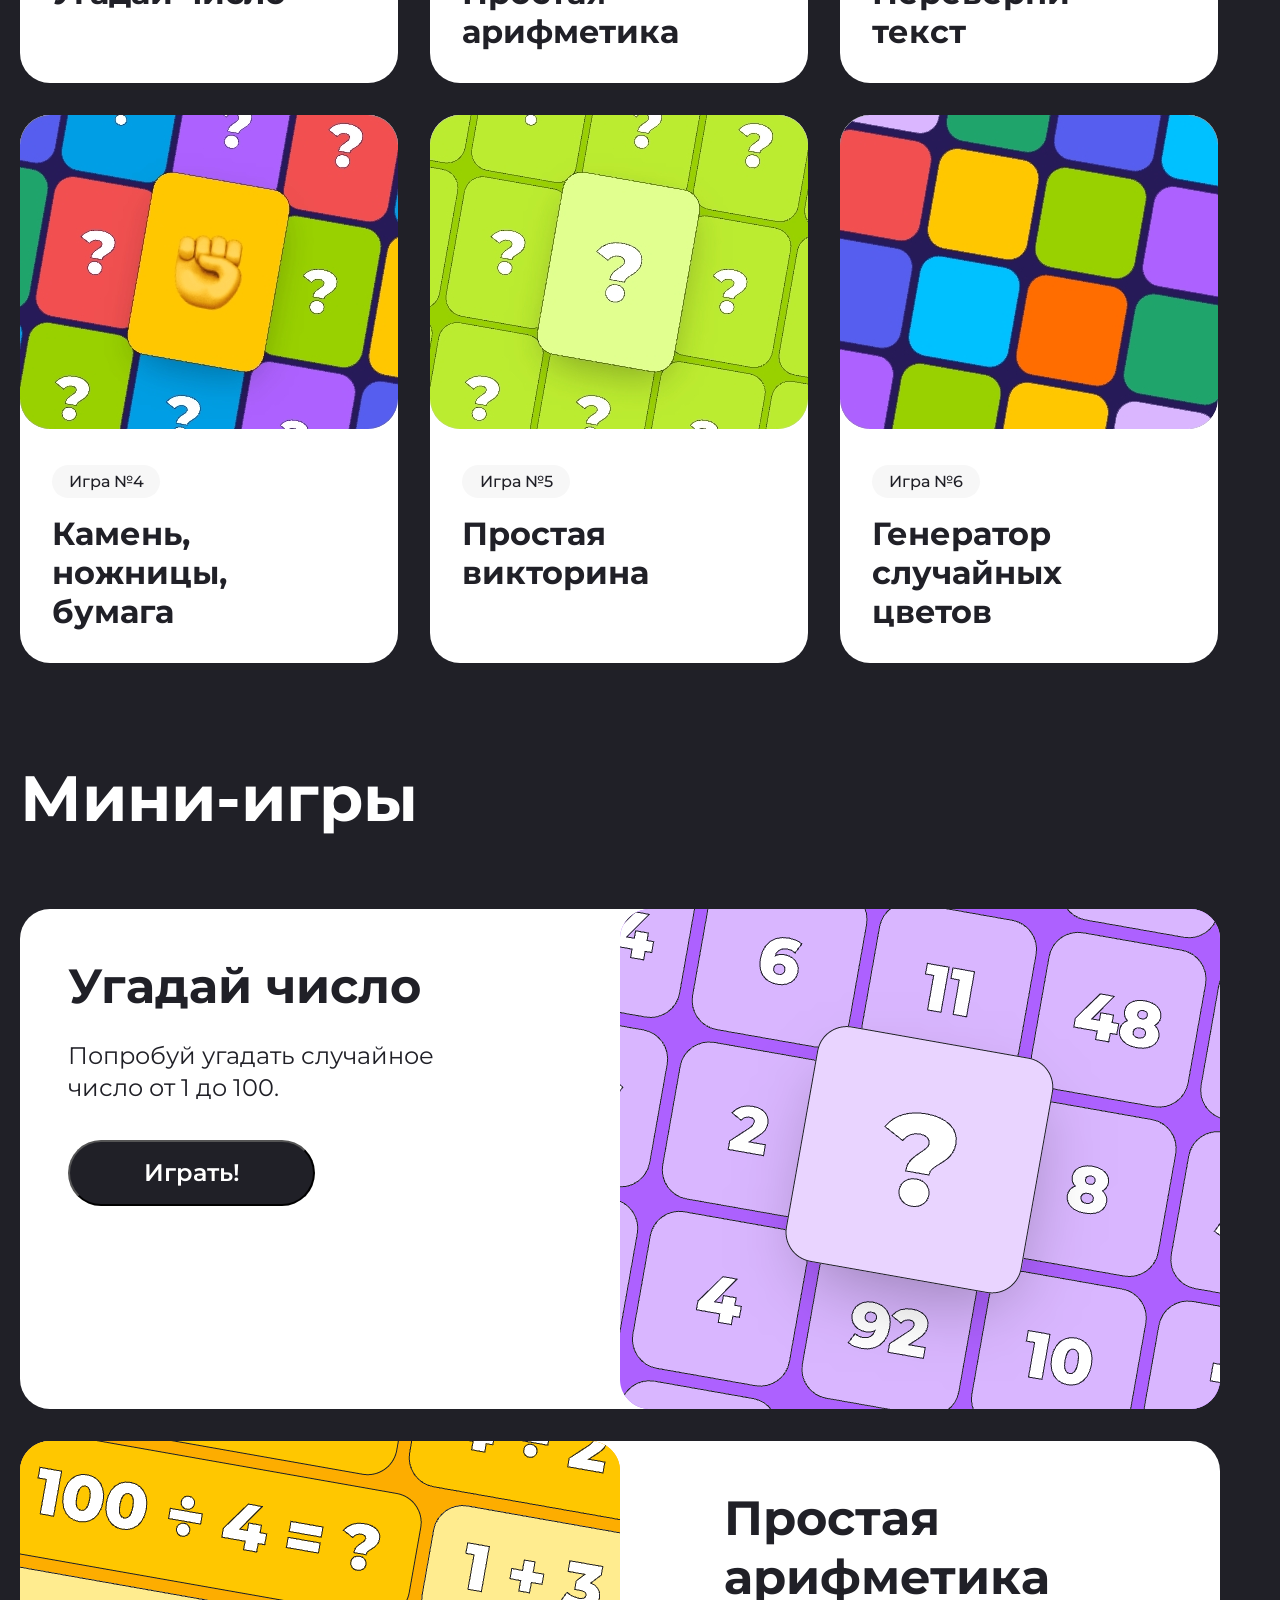
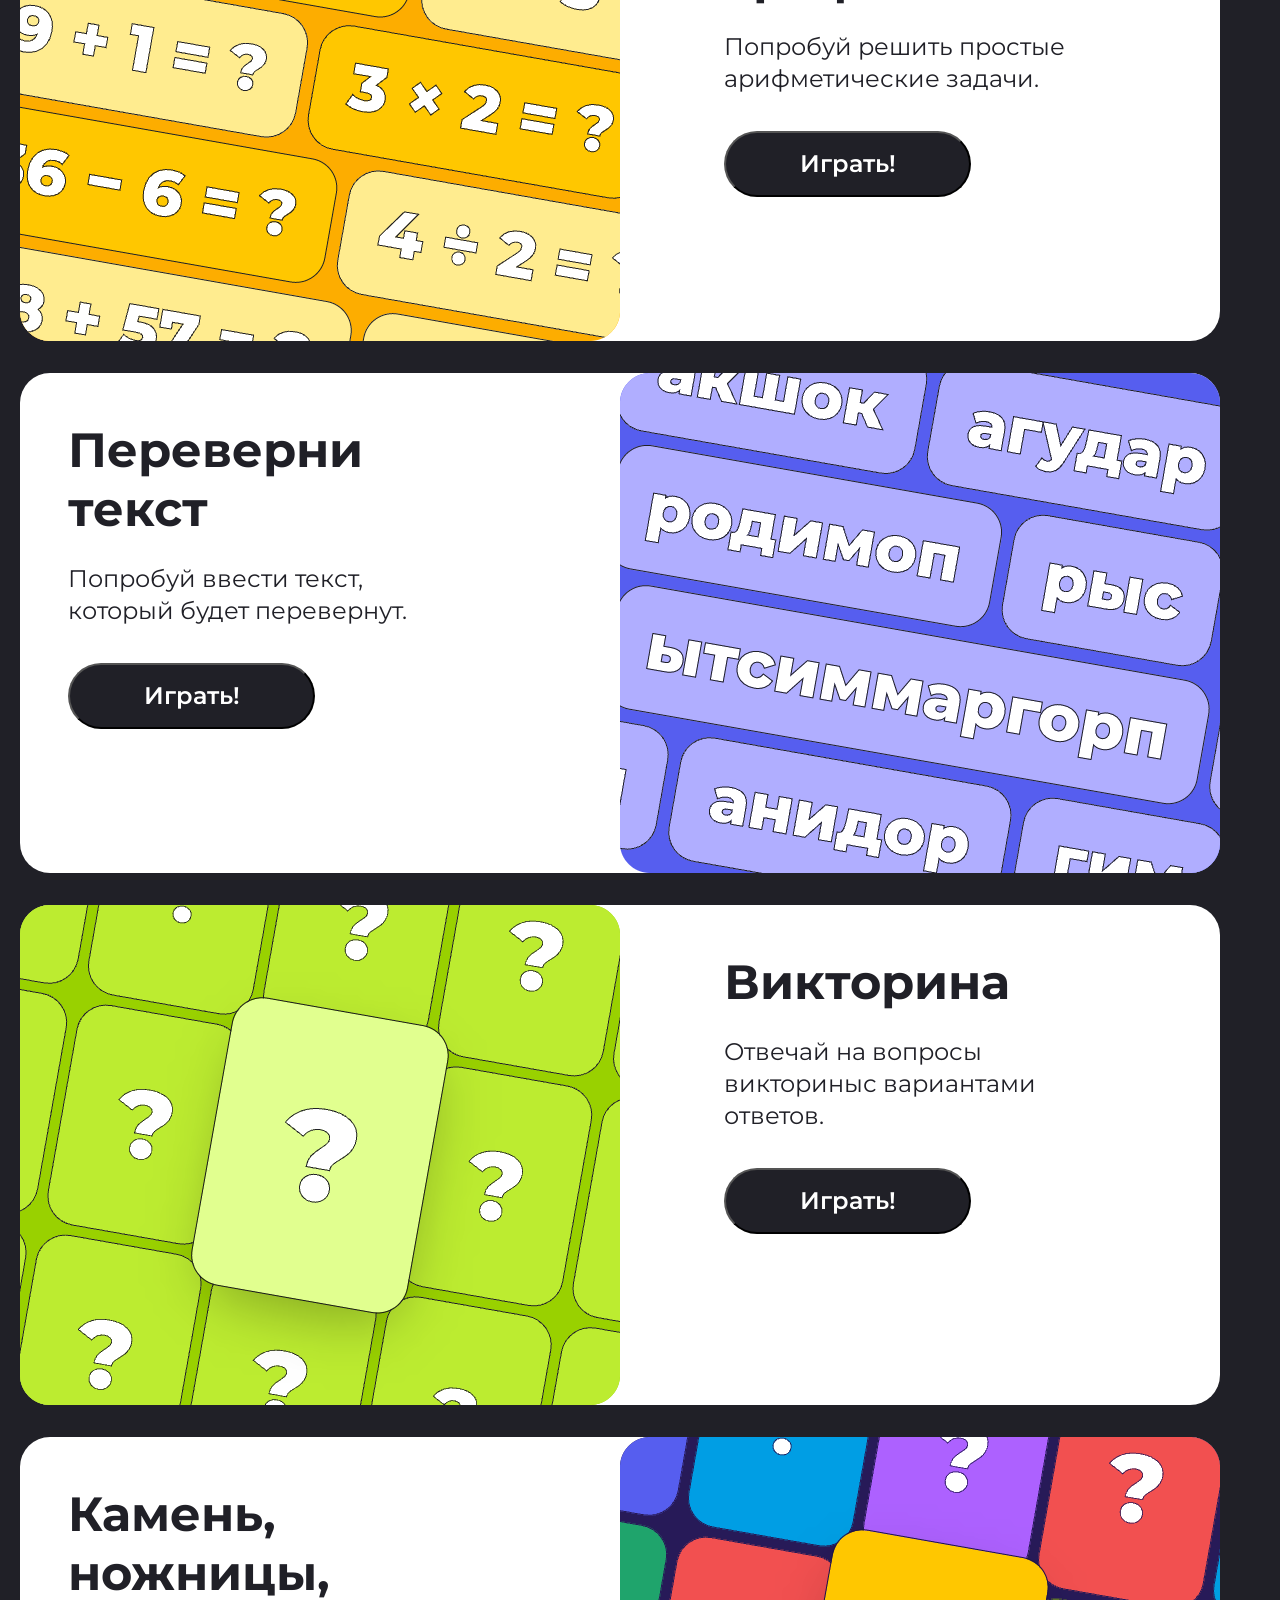
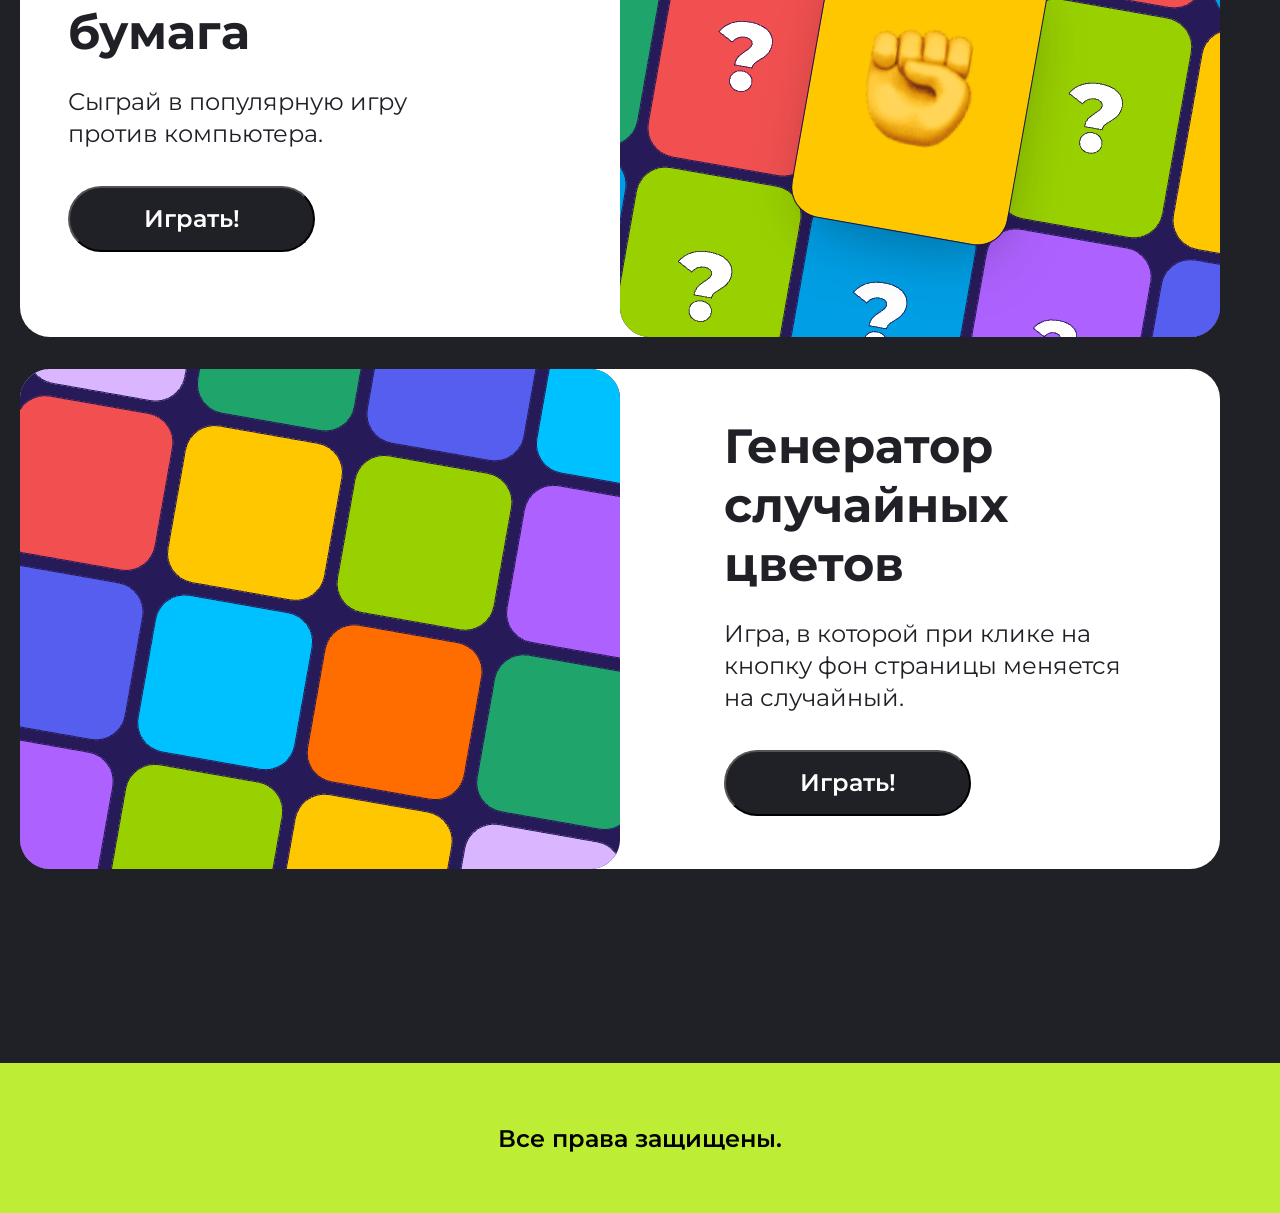
==== commit d79482be: "Made the last game and animation." ====
--- a/index.html
+++ b/index.html
@@ -13,14 +13,13 @@
     <header class="header">
         <div class="center">
         <h1 class="header__heading">Добро пожаловать <br> на мой сайт мини-игр</h1>
-    
         <p class="header__description">Тебе предстоит пройти несколько увлекательных игр. Если готов, нажимай <b>«Поехали!»</b> и <b>приступай.</b></p>
-    
         <button class="header__button"><a href="#main" class="header__link">Поехали!</a></button>
     </div>
 
-    
+    <div class="header__wrapper-animation">   
     <p class="header__line">Викторина ✦ угадай число ✦ Переверни текст ✦ Простая арифметика ✦ Камень, ножницы, бумага ✦ Генератор случайных цветов ✦</p>
+    </div>
 </header>
 
     <main class="main" id="main">
@@ -50,7 +49,7 @@
                 <p class="games__numbers">Игра № 2</p>
                 <h3 class="games__heading">Простая арифметика</h3>
                 <p class="games__description_mobile">Попробуй решить простые арифметические задачи.</p>
-                <button class="games__button-mobile">Играть!</button>
+                <button class="games__button-mobile" onclick="startGame()">Играть!</button>
             </a>
             </section>
 
@@ -60,7 +59,7 @@
                 <p class="games__numbers">Игра №3</p>
                 <h3 class="games__heading game-three">Переверни текст</h3>
                 <p class="games__description_mobile">Попробуй ввести текст, который будет перевернут.</p>
-                <button class="games__button-mobile">Играть!</button>
+                <button class="games__button-mobile" onclick="reverseText()">Играть!</button>
             </a>
             </section>
 
@@ -70,7 +69,7 @@
                 <p class="games__numbers">Игра №4</p>
                 <h3 class="games__heading">Камень, ножницы, бумага</h3>
                 <p class="games__description_mobile">Сыграй в популярную игру против компьютера.</p>
-                <button class="games__button-mobile">Играть!</button>
+                <button class="games__button-mobile" onclick="startGameRockPaperScissors()">Играть!</button>
             </a>
             </section>
 
@@ -81,7 +80,7 @@
                 <h3 class="games__heading quiz-mobile">Простая викторина</h3>
                 <h3 class="quiz-mobile-heading">Викторина</h3>
                 <p class="games__description_mobile">Отвечай на вопросы викторины с вариантами ответов.</p>
-                <button class="games__button-mobile">Играть!</button>
+                <button class="games__button-mobile" onclick="runQuiz()">Играть!</button>
             </a>
             </section>
 
@@ -91,7 +90,7 @@
                 <p class="games__numbers">Игра №6</p>
                 <h3 class="games__heading">Генератор случайных цветов</h3>
                 <p class="games__description_mobile">Игра, в которой при клике на кнопку фон страницы меняется на случайный.</p>
-                <button class="games__button-mobile">Играть!</button>
+                <button id="click_button2" class="games__button-mobile">Играть!</button>
             </a>
             </section>
         </div>
@@ -113,7 +112,7 @@
                     <div class="miniGames__text textOne">
                     <h4 class="miniGames__name-one textOne">Простая арифметика</h4>
                     <p class="miniGames__description-one textOne">Попробуй решить простые арифметические задачи.</p>
-                    <button class="miniGames__button-one textOne">Играть!</button>
+                    <button class="miniGames__button-one textOne" onclick="startGame()">Играть!</button>
                 </div>
                     <img class="miniGames__image imageOne" src="images/Minigame2.png" alt="miniGame2">
                 </section>
@@ -122,7 +121,7 @@
                     <div class="miniGames__text">
                     <h4 class="miniGames__name">Переверни текст</h4>
                     <p class="miniGames__description">Попробуй ввести текст, который будет перевернут.</p>
-                    <button class="miniGames__button">Играть!</button>
+                    <button class="miniGames__button" onclick="reverseText()">Играть!</button>
                 </div>
                     <img class="miniGames__image" src="images/Minigame3.png" alt="miniGame3">
                 </section>
@@ -131,7 +130,7 @@
                     <div class="miniGames__text textOne">
                     <h4 class="miniGames__name-one textOne">Викторина</h4>
                     <p class="miniGames__description-one textOne">Отвечай на вопросы викториныс вариантами ответов.</p>
-                    <button class="miniGames__button-one textOne">Играть!</button>
+                    <button class="miniGames__button-one textOne" onclick="runQuiz()">Играть!</button>
                 </div>
                     <img class="miniGames__image imageOne" src="images/Minigame4.png" alt="miniGame4">
                 </section>
@@ -140,7 +139,7 @@
                     <div class="miniGames__text">
                     <h4 class="miniGames__name">Камень, ножницы, бумага</h4>
                     <p class="miniGames__description">Сыграй в популярную игру против компьютера.</p>
-                    <button class="miniGames__button">Играть!</button>
+                    <button class="miniGames__button" onclick="startGameRockPaperScissors()">Играть!</button>
                 </div>
                     <img class="miniGames__image" src="images/Minigame5.png" alt="miniGame5">
                 </section>
@@ -149,7 +148,7 @@
                     <div class="miniGames__text textOne">
                     <h4 class="miniGames__name-one textOne">Генератор случайных цветов</h4>
                     <p class="miniGames__description-one textOne">Игра, в которой при клике на кнопку фон страницы меняется на случайный.</p>
-                    <button class="miniGames__button-one textOne">Играть!</button>
+                    <button id="click_button" class="miniGames__button-one textOne">Играть!</button>
                 </div>
                     <img class="miniGames__image imageOne" src="images/Minigame6.png" alt="miniGame6">
                 </section>
@@ -163,5 +162,22 @@
     </footer>
 
     <script src="scriptGuessNumber.js"></script>
+    <script src="scriptRandomTask.js"></script>
+    <script src="scriptFlipTheText.js"></script>  
+    <script src="scriptQuiz.js"></script>
+    <script src="scriptRockPaperScissors.js"></script>
+    <script>
+        const btnEls = document.querySelectorAll('#click_button, #click_button2');
+
+        btnEls.forEach(btnEl => {
+            btnEl.addEventListener('click', () => {
+                const r = Math.random() * 256;
+                const g = Math.random() * 256;
+                const b = Math.random() * 256;
+
+                document.body.style.backgroundColor = `rgba(${r}, ${g}, ${b})`;
+            });
+        });
+    </script>
 </body>
 </html>
--- a/style.css
+++ b/style.css
@@ -53,6 +53,13 @@
   z-index: 2;
   margin-bottom: 156px;
 }
+.header__wrapper-animation {
+  background-color: rgb(188, 236, 48);
+  width: 100%;
+  display: flex;
+  overflow: hidden;
+  position: relative;
+}
 .header__line {
   color: rgb(32, 32, 39);
   font-family: Montserrat;
@@ -64,14 +71,23 @@
   text-transform: uppercase;
   background-color: rgb(188, 236, 48);
   z-index: 1;
-  display: block;
-  overflow: hidden;
+  display: inline-block;
+  white-space: nowrap;
   word-spacing: 25px;
   padding-left: 49px;
   padding-right: 49px;
   padding-top: 27px;
   padding-bottom: 27px;
-  width: 3220px;
+  margin-bottom: -4px;
+  animation: moveText 20s linear infinite;
+}
+@keyframes moveText {
+  0% {
+    transform: translateX(100%);
+  }
+  100% {
+    transform: translateX(-100%);
+  }
 }
 .header__mobile-star-one {
   display: none;
